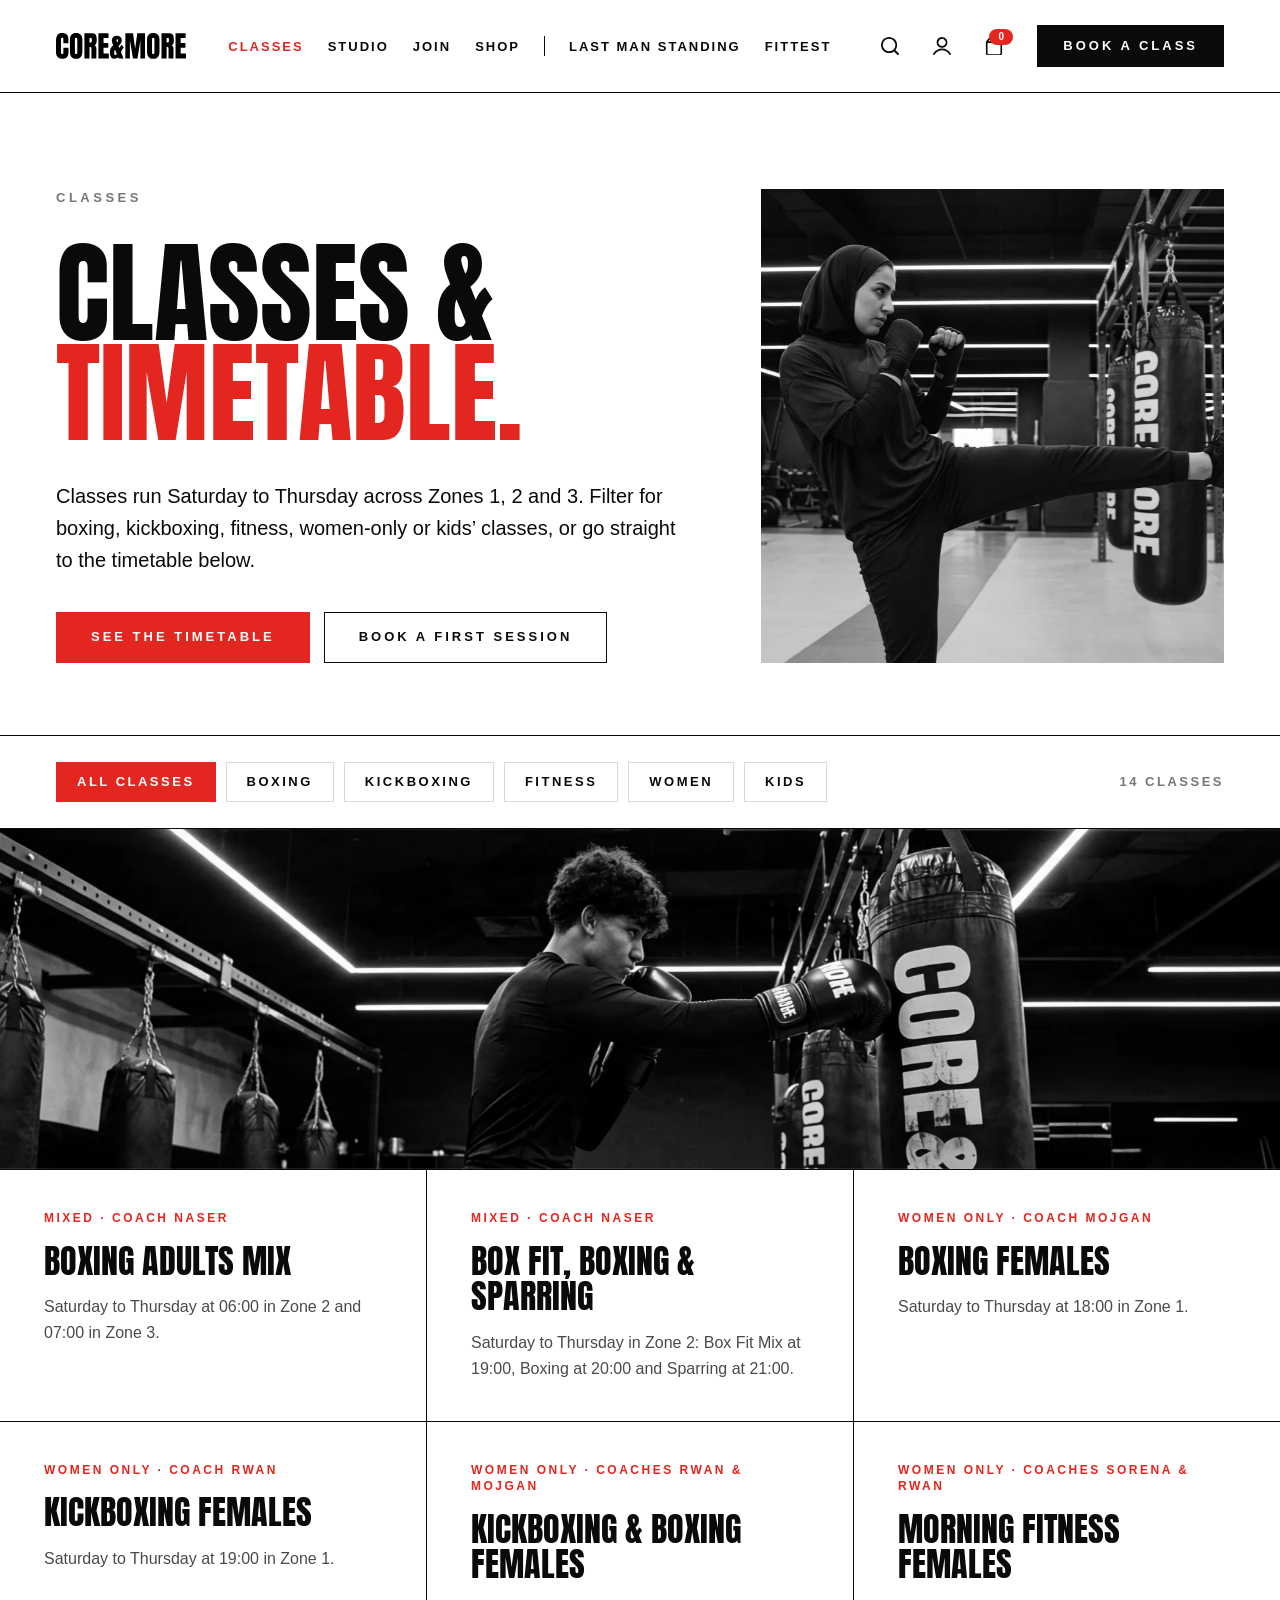
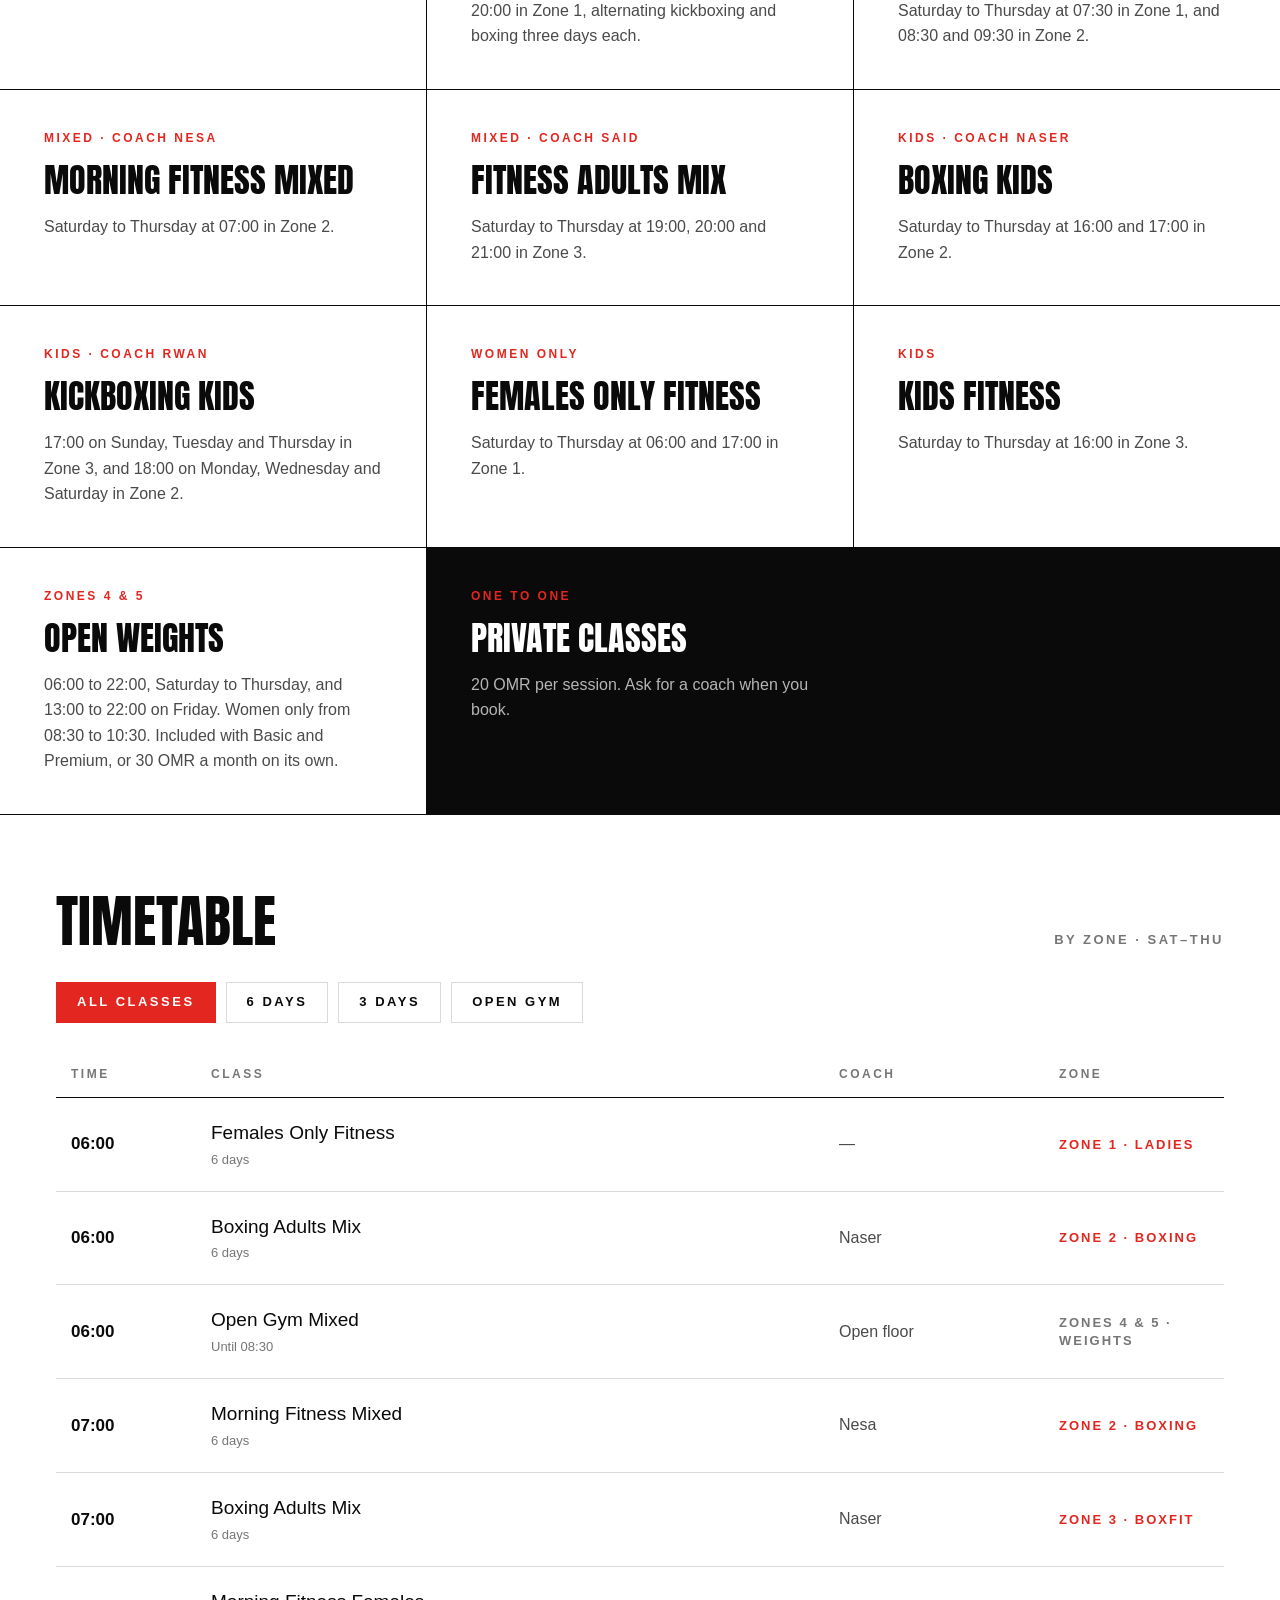
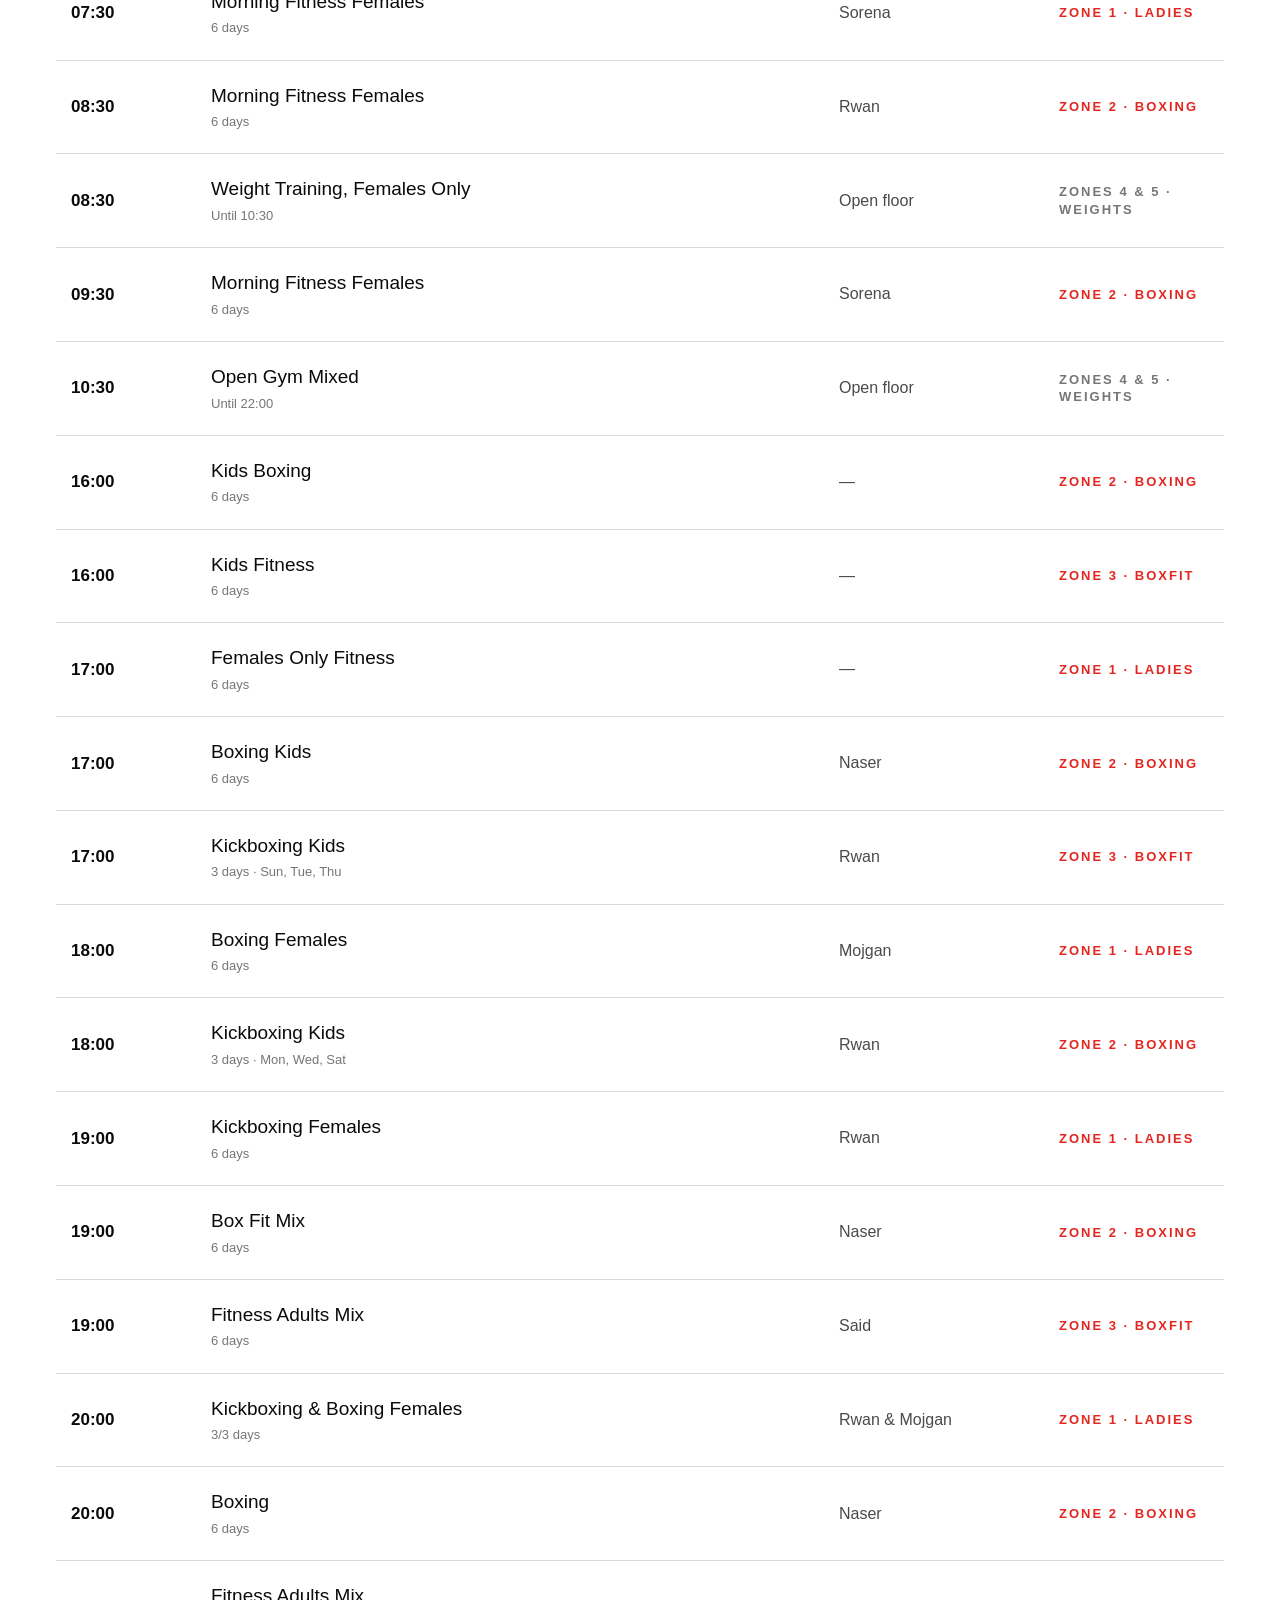
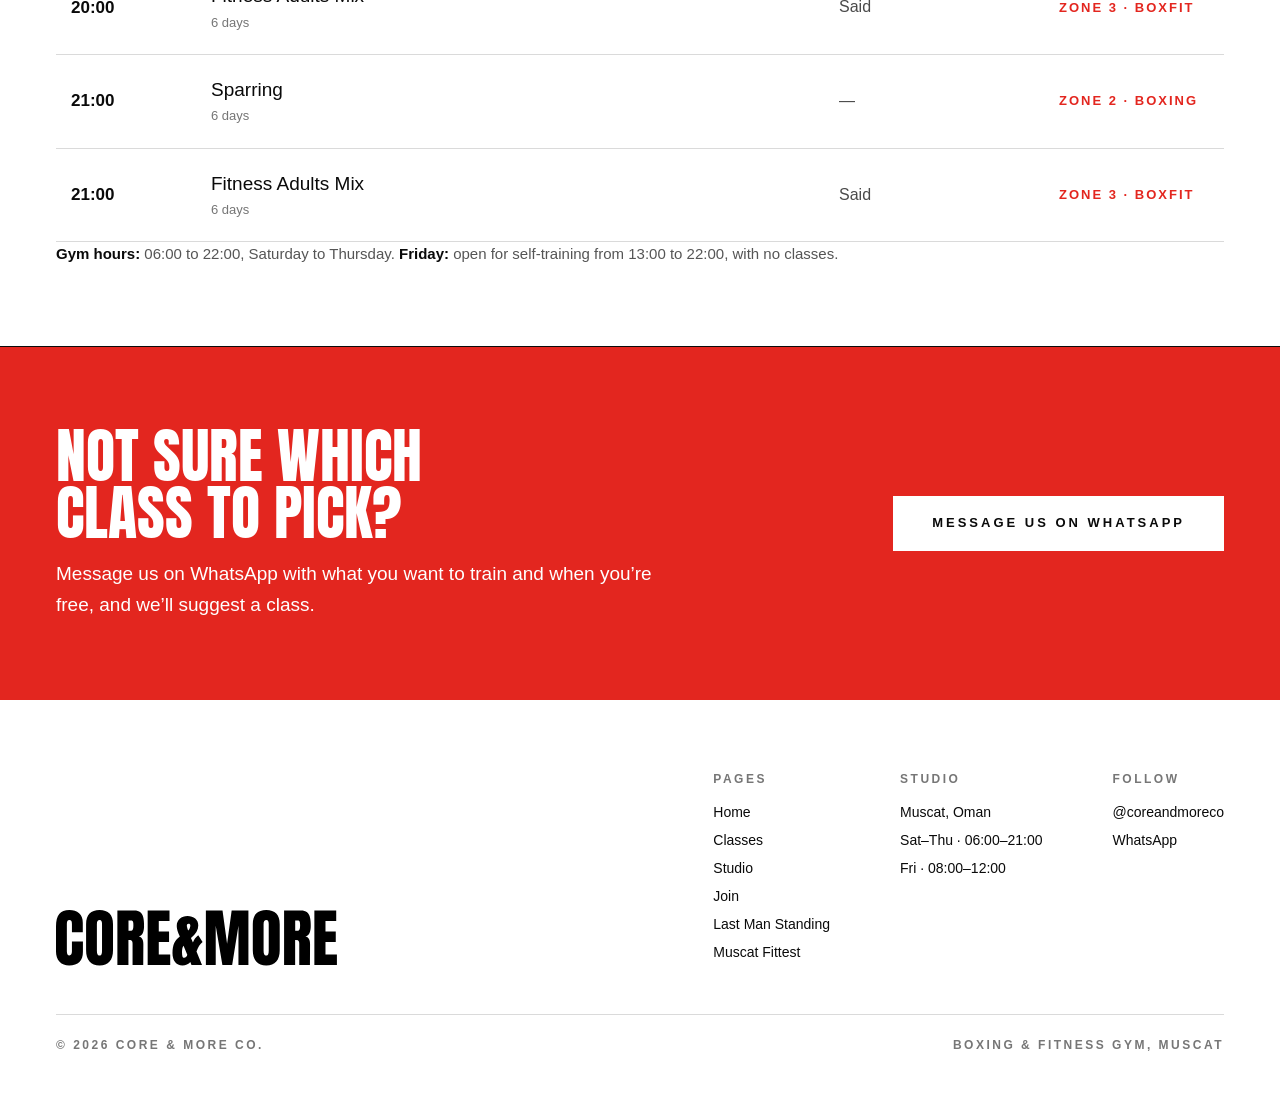
==== classes.html @ 42d015ae "Core & More website: initial static site Co-Authored-By: Claude Opus 5.5 <noreply@anthropic.com> Cla" ====
<!doctype html>
<html lang="en">
<head>
<meta charset="utf-8">
<meta name="viewport" content="width=device-width, initial-scale=1">
<title>Classes &amp; Timetable | Core &amp; More Co.</title>
<meta name="description" content="Boxing, kickboxing and fitness classes at Core &amp; More, Muscat. Mixed, women-only and kids' classes, Saturday to Thursday.">
<meta name="theme-color" content="#e3261f">
<link rel="icon" href="assets/favicon.svg" type="image/svg+xml">
<link rel="preconnect" href="https://fonts.googleapis.com">
<link rel="preconnect" href="https://fonts.gstatic.com" crossorigin>
<link href="https://fonts.googleapis.com/css2?family=Anton&display=swap" rel="stylesheet">
<link rel="stylesheet" href="assets/core-more.css">
<link rel="stylesheet" href="assets/site.css">
</head>
<body class="cm-layout">
<a class="cm-skip-link" href="#MainContent">Skip to content</a>
<header class="cm-header">
  <a class="cm-header__logo" href="index.html" aria-label="Core &amp; More Co. home"><img src="assets/core-more-logo.svg" width="132" height="26" alt="Core &amp; More Co."></a>
  <nav class="cm-nav" aria-label="Main"><a class="cm-nav__link is-active" href="classes.html" aria-current="page">Classes</a><a class="cm-nav__link" href="studio.html">Studio</a><a class="cm-nav__link" href="join.html">Join</a><a class="cm-nav__link" href="shop.html">Shop</a><span class="cm-nav__divider" aria-hidden="true"></span><a class="cm-nav__link" href="lms.html">Last Man Standing</a><a class="cm-nav__link" href="fittest.html">FITTEST</a></nav>
  <div class="cm-header__actions">
    <label class="cm-header__search-field"><span class="cm-sr-only">Search</span><svg width="18" height="18" viewBox="0 0 16 16" aria-hidden="true"><path fill="currentColor" d="M15.718 14.503 12.8 11.603c.47-.656.847-1.31 1.13-2.06.282-.748.376-1.59.376-2.432 0-1.03-.188-1.965-.565-2.807-.376-.842-.847-1.59-1.506-2.246-.659-.654-1.412-1.122-2.259-1.497C9.13.187 8.188 0 7.153 0 6.212 0 5.27.187 4.329.561c-.847.375-1.6.843-2.258 1.497-.66.655-1.13 1.404-1.506 2.34C.188 5.24 0 6.175 0 7.205c0 .935.188 1.871.565 2.807.376.842.847 1.59 1.506 2.246.659.655 1.412 1.123 2.258 1.497.941.374 1.883.561 2.824.561.847 0 1.6-.093 2.353-.374.753-.28 1.412-.655 2.07-1.123l2.918 2.9a.776.776 0 0 0 .565.281.776.776 0 0 0 .565-.28.766.766 0 0 0 .094-1.217ZM7.153 12.7c-.753 0-1.506-.188-2.165-.468A5.52 5.52 0 0 1 3.2 10.947 5.993 5.993 0 0 1 1.976 9.17C1.694 8.608 1.6 7.953 1.6 7.205c0-.749.188-1.497.47-2.152.283-.749.66-1.31 1.13-1.872.565-.468 1.13-.842 1.788-1.123.66-.28 1.412-.467 2.165-.467.753 0 1.506.187 2.165.467.658.281 1.317.655 1.788 1.217.47.468.847 1.123 1.223 1.778.283.655.471 1.31.471 2.152 0 .748-.188 1.497-.47 2.152a8.78 8.78 0 0 1-1.13 1.684l-.094.095c-.47.467-1.035.842-1.788 1.122-.66.281-1.412.375-2.165.375Z"/></svg><input type="search" placeholder="I'm looking for…" autocomplete="off" data-search-open data-search-inline></label>
    <button class="cm-header__icon cm-header__search-btn" type="button" aria-label="Search" aria-expanded="false" aria-controls="cm-search" data-search-open><svg width="18" height="18" viewBox="0 0 16 16" aria-hidden="true"><path fill="currentColor" d="M15.718 14.503 12.8 11.603c.47-.656.847-1.31 1.13-2.06.282-.748.376-1.59.376-2.432 0-1.03-.188-1.965-.565-2.807-.376-.842-.847-1.59-1.506-2.246-.659-.654-1.412-1.122-2.259-1.497C9.13.187 8.188 0 7.153 0 6.212 0 5.27.187 4.329.561c-.847.375-1.6.843-2.258 1.497-.66.655-1.13 1.404-1.506 2.34C.188 5.24 0 6.175 0 7.205c0 .935.188 1.871.565 2.807.376.842.847 1.59 1.506 2.246.659.655 1.412 1.123 2.258 1.497.941.374 1.883.561 2.824.561.847 0 1.6-.093 2.353-.374.753-.28 1.412-.655 2.07-1.123l2.918 2.9a.776.776 0 0 0 .565.281.776.776 0 0 0 .565-.28.766.766 0 0 0 .094-1.217ZM7.153 12.7c-.753 0-1.506-.188-2.165-.468A5.52 5.52 0 0 1 3.2 10.947 5.993 5.993 0 0 1 1.976 9.17C1.694 8.608 1.6 7.953 1.6 7.205c0-.749.188-1.497.47-2.152.283-.749.66-1.31 1.13-1.872.565-.468 1.13-.842 1.788-1.123.66-.28 1.412-.467 2.165-.467.753 0 1.506.187 2.165.467.658.281 1.317.655 1.788 1.217.47.468.847 1.123 1.223 1.778.283.655.471 1.31.471 2.152 0 .748-.188 1.497-.47 2.152a8.78 8.78 0 0 1-1.13 1.684l-.094.095c-.47.467-1.035.842-1.788 1.122-.66.281-1.412.375-2.165.375Z"/></svg></button>
    <a class="cm-header__icon cm-header__account" href="https://coreandmoreco.myshopify.com/account" target="_blank" rel="noopener" aria-label="Account (opens Shopify)"><svg width="18" height="18" viewBox="0 0 16 16" aria-hidden="true"><path fill="currentColor" d="M15.899 14.84a9.143 9.143 0 0 0-3.35-3.292 9.203 9.203 0 0 0-9.101 0 9.143 9.143 0 0 0-3.35 3.293.773.773 0 0 0 .067.855c.064.08.145.146.238.193a.784.784 0 0 0 .39.101.737.737 0 0 0 .671-.373 7.57 7.57 0 0 1 2.774-2.727 7.619 7.619 0 0 1 7.537 0 7.57 7.57 0 0 1 2.773 2.727.78.78 0 0 0 1.062.28.716.716 0 0 0 .36-.458.772.772 0 0 0-.071-.598ZM8 9.6a4.777 4.777 0 0 0 3.363-1.387A4.866 4.866 0 0 0 12.8 4.844a4.867 4.867 0 0 0-1.406-3.425A4.778 4.778 0 0 0 8 0C6.727 0 5.506.51 4.606 1.419A4.867 4.867 0 0 0 3.2 4.844a4.866 4.866 0 0 0 1.436 3.369A4.777 4.777 0 0 0 8 9.6ZM4.8 4.844c0-.856.337-1.678.937-2.283A3.185 3.185 0 0 1 8 1.615c.848 0 1.662.34 2.262.946a3.245 3.245 0 0 1 0 4.567c-.6.606-1.414.946-2.262.946-.849 0-1.663-.34-2.263-.946A3.245 3.245 0 0 1 4.8 4.844Z"/></svg></a>
    <button class="cm-header__icon cm-header__cart" type="button" aria-label="Cart" aria-controls="cm-cart" data-drawer-open="cm-cart"><svg width="18" height="18" viewBox="0 0 12 13" aria-hidden="true"><path fill="currentColor" d="m10.088 3.09-.875-1.176H2.787L1.912 3.09h8.176Zm1.627.219v.013h.014c.027.055.05.11.068.164a.392.392 0 0 1 .04.178v8.176c0 .237-.05.465-.15.683-.09.21-.214.392-.369.547a1.613 1.613 0 0 1-.56.383 1.66 1.66 0 0 1-.67.137H1.912c-.237 0-.465-.05-.683-.15a1.754 1.754 0 0 1-.547-.37 1.647 1.647 0 0 1-.383-.547 1.76 1.76 0 0 1-.137-.683V3.664a.78.78 0 0 1 .055-.246l.027-.055a.214.214 0 0 0 .041-.054L2.035.984A.513.513 0 0 1 2.24.82.527.527 0 0 1 2.5.752h7c.091 0 .178.023.26.068.082.037.15.091.205.164l1.75 2.325Zm-10.377.943v7.588c0 .073.014.146.04.219a.532.532 0 0 0 .315.314.618.618 0 0 0 .22.041h8.175a.55.55 0 0 0 .219-.041.53.53 0 0 0 .314-.314.62.62 0 0 0 .041-.22V4.253H1.338Z"/></svg><span class="cm-header__count" data-cart-count>0</span></button>
    <a class="cm-header__cta" href="join.html">Book a class</a>
    <button class="cm-menu-toggle" type="button" aria-expanded="false" aria-controls="cm-mobile-menu"><span class="cm-sr-only">Menu</span><span></span><span></span></button>
  </div>
  <nav class="cm-mobile-menu" id="cm-mobile-menu" aria-label="Mobile"><a href="index.html">Home</a><a href="classes.html" class="is-active">Classes</a><a href="studio.html">Studio</a><a href="join.html">Join</a><a href="shop.html">Shop</a><a href="lms.html">Last Man Standing</a><a href="fittest.html">FITTEST</a><a href="https://coreandmoreco.myshopify.com/account" target="_blank" rel="noopener">Login / Register ↗</a><a class="cm-mobile-menu__cta" href="join.html">Book a class</a></nav>
</header>
<main id="MainContent" role="main" tabindex="-1">
<div class="cm-site cm-classes" data-cm-classes="">
  <section class="cm-home-hero cm-page-hero--split">
    <div class="cm-home-hero__content">
      <span class="cm-kicker">Classes</span>
      <h1 class="cm-display">Classes &amp;<br><span class="cm-red">timetable.</span></h1>
      <p class="cm-home-hero__copy">Classes run Saturday to Thursday across Zones 1, 2 and 3. Filter for boxing, kickboxing, fitness, women-only or kids’ classes, or go straight to the timetable below.</p>
      <div class="cm-home-hero__buttons">
        <a class="cm-button cm-button--red" href="#timetable">See the timetable</a>
        <a class="cm-button cm-button--outline" href="join.html#cm-form-check">Book a first session</a>
      </div>
    </div>
    <div class="cm-home-hero__visual"><img class="cm-home-hero__image" src="assets/classes/hero-kick.webp" alt="A member throws a high kick into a Core &amp; More heavy bag on the gym floor" width="1600" height="887" loading="eager" style="object-position:45% 40%"></div>
  </section>

  <div class="cm-filter-bar">
    <div class="cm-chip-list" aria-label="Filter classes">
      <button class="cm-chip is-active" type="button" data-cm-filter="All classes" aria-pressed="true">All classes</button>
      <button class="cm-chip" type="button" data-cm-filter="Boxing" aria-pressed="false">Boxing</button>
      <button class="cm-chip" type="button" data-cm-filter="Kickboxing" aria-pressed="false">Kickboxing</button>
      <button class="cm-chip" type="button" data-cm-filter="Fitness" aria-pressed="false">Fitness</button>
      <button class="cm-chip" type="button" data-cm-filter="Women" aria-pressed="false">Women</button>
      <button class="cm-chip" type="button" data-cm-filter="Kids" aria-pressed="false">Kids</button>
    </div>
    <span class="cm-filter-count" data-cm-filter-count="" aria-live="polite">14 classes</span>
  </div>

  <div class="cm-classes-image"><img src="assets/classes-banner.webp" alt="A boxer works the heavy bag in the boxing zone" width="2160" height="512" loading="lazy" style="object-position:center 40%"></div>

  <section class="cm-class-grid" aria-label="Classes">
    <article class="cm-class-card" data-cm-class-card="" data-cm-tags="Boxing">
      <span class="cm-class-card__meta">Mixed · Coach Naser</span>
      <h2 class="cm-display cm-class-card__title">Boxing Adults Mix</h2>
      <p class="cm-class-card__copy">Saturday to Thursday at 06:00 in Zone 2 and 07:00 in Zone 3.</p>
    </article>
    <article class="cm-class-card" data-cm-class-card="" data-cm-tags="Boxing|Fitness">
      <span class="cm-class-card__meta">Mixed · Coach Naser</span>
      <h2 class="cm-display cm-class-card__title">Box Fit, Boxing &amp; Sparring</h2>
      <p class="cm-class-card__copy">Saturday to Thursday in Zone 2: Box Fit Mix at 19:00, Boxing at 20:00 and Sparring at 21:00.</p>
    </article>
    <article class="cm-class-card" data-cm-class-card="" data-cm-tags="Boxing|Women">
      <span class="cm-class-card__meta">Women only · Coach Mojgan</span>
      <h2 class="cm-display cm-class-card__title">Boxing Females</h2>
      <p class="cm-class-card__copy">Saturday to Thursday at 18:00 in Zone 1.</p>
    </article>
    <article class="cm-class-card" data-cm-class-card="" data-cm-tags="Kickboxing|Women">
      <span class="cm-class-card__meta">Women only · Coach Rwan</span>
      <h2 class="cm-display cm-class-card__title">Kickboxing Females</h2>
      <p class="cm-class-card__copy">Saturday to Thursday at 19:00 in Zone 1.</p>
    </article>
    <article class="cm-class-card" data-cm-class-card="" data-cm-tags="Boxing|Kickboxing|Women">
      <span class="cm-class-card__meta">Women only · Coaches Rwan &amp; Mojgan</span>
      <h2 class="cm-display cm-class-card__title">Kickboxing &amp; Boxing Females</h2>
      <p class="cm-class-card__copy">20:00 in Zone 1, alternating kickboxing and boxing three days each.</p>
    </article>
    <article class="cm-class-card" data-cm-class-card="" data-cm-tags="Fitness|Women">
      <span class="cm-class-card__meta">Women only · Coaches Sorena &amp; Rwan</span>
      <h2 class="cm-display cm-class-card__title">Morning Fitness Females</h2>
      <p class="cm-class-card__copy">Saturday to Thursday at 07:30 in Zone 1, and 08:30 and 09:30 in Zone 2.</p>
    </article>
    <article class="cm-class-card" data-cm-class-card="" data-cm-tags="Fitness">
      <span class="cm-class-card__meta">Mixed · Coach Nesa</span>
      <h2 class="cm-display cm-class-card__title">Morning Fitness Mixed</h2>
      <p class="cm-class-card__copy">Saturday to Thursday at 07:00 in Zone 2.</p>
    </article>
    <article class="cm-class-card" data-cm-class-card="" data-cm-tags="Fitness">
      <span class="cm-class-card__meta">Mixed · Coach Said</span>
      <h2 class="cm-display cm-class-card__title">Fitness Adults Mix</h2>
      <p class="cm-class-card__copy">Saturday to Thursday at 19:00, 20:00 and 21:00 in Zone 3.</p>
    </article>
    <article class="cm-class-card" data-cm-class-card="" data-cm-tags="Boxing|Kids">
      <span class="cm-class-card__meta">Kids · Coach Naser</span>
      <h2 class="cm-display cm-class-card__title">Boxing Kids</h2>
      <p class="cm-class-card__copy">Saturday to Thursday at 16:00 and 17:00 in Zone 2.</p>
    </article>
    <article class="cm-class-card" data-cm-class-card="" data-cm-tags="Kickboxing|Kids">
      <span class="cm-class-card__meta">Kids · Coach Rwan</span>
      <h2 class="cm-display cm-class-card__title">Kickboxing Kids</h2>
      <p class="cm-class-card__copy">17:00 on Sunday, Tuesday and Thursday in Zone 3, and 18:00 on Monday, Wednesday and Saturday in Zone 2.</p>
    </article>
    <article class="cm-class-card" data-cm-class-card="" data-cm-tags="Fitness|Women">
      <span class="cm-class-card__meta">Women only</span>
      <h2 class="cm-display cm-class-card__title">Females Only Fitness</h2>
      <p class="cm-class-card__copy">Saturday to Thursday at 06:00 and 17:00 in Zone 1.</p>
    </article>
    <article class="cm-class-card" data-cm-class-card="" data-cm-tags="Fitness|Kids">
      <span class="cm-class-card__meta">Kids</span>
      <h2 class="cm-display cm-class-card__title">Kids Fitness</h2>
      <p class="cm-class-card__copy">Saturday to Thursday at 16:00 in Zone 3.</p>
    </article>
    <article class="cm-class-card" data-cm-class-card="" data-cm-tags="Fitness">
      <span class="cm-class-card__meta">Zones 4 &amp; 5</span>
      <h2 class="cm-display cm-class-card__title">Open Weights</h2>
      <p class="cm-class-card__copy">06:00 to 22:00, Saturday to Thursday, and 13:00 to 22:00 on Friday. Women only from 08:30 to 10:30. Included with Basic and Premium, or 30 OMR a month on its own.</p>
    </article>
    <article class="cm-class-card cm-class-card--dark" data-cm-class-card="" data-cm-tags="Boxing|Kickboxing|Fitness">
      <span class="cm-class-card__meta">One to one</span>
      <h2 class="cm-display cm-class-card__title">Private Classes</h2>
      <p class="cm-class-card__copy">20 OMR per session. Ask for a coach when you book.</p>
    </article>
  </section>

  <section class="cm-schedule" id="timetable">
    <div class="cm-section-heading-row cm-timetable__heading">
      <h2 class="cm-display cm-section-title cm-section-title--small">Timetable</h2>
      <span class="cm-timetable__location">By zone · Sat–Thu</span>
    </div>

    <div class="cm-chip-list cm-timetable__days" aria-label="Filter classes">
      <button class="cm-chip is-active" type="button" data-cm-schedule-tab="all" aria-pressed="true">All classes</button>
      <button class="cm-chip" type="button" data-cm-schedule-tab="6-days" aria-pressed="false">6 days</button>
      <button class="cm-chip" type="button" data-cm-schedule-tab="3-days" aria-pressed="false">3 days</button>
      <button class="cm-chip" type="button" data-cm-schedule-tab="open-gym" aria-pressed="false">Open gym</button>
    </div>

    <div class="cm-timetable__table">
      <table class="cm-timetable__day">
        <caption class="cm-sr-only">Current class schedule by zone</caption>
        <colgroup>
          <col class="cm-timetable__col-time">
          <col class="cm-timetable__col-class">
          <col class="cm-timetable__col-coach">
          <col class="cm-timetable__col-level">
        </colgroup>
        <thead>
          <tr>
            <th scope="col">Time</th>
            <th scope="col">Class</th>
            <th scope="col">Coach</th>
            <th scope="col">Zone</th>
          </tr>
        </thead>
        <tbody>
          <tr data-cm-schedule-group="6-days">
            <td class="cm-timetable__time">06:00</td>
            <td class="cm-timetable__name">Females Only Fitness<span class="cm-schedule__days">6 days</span></td>
            <td class="cm-timetable__coach">—</td>
            <td class="cm-timetable__level">Zone 1 · Ladies</td>
          </tr>
          <tr data-cm-schedule-group="6-days">
            <td class="cm-timetable__time">06:00</td>
            <td class="cm-timetable__name">Boxing Adults Mix<span class="cm-schedule__days">6 days</span></td>
            <td class="cm-timetable__coach">Naser</td>
            <td class="cm-timetable__level">Zone 2 · Boxing</td>
          </tr>
          <tr data-cm-schedule-group="open-gym">
            <td class="cm-timetable__time">06:00</td>
            <td class="cm-timetable__name">Open Gym Mixed<span class="cm-schedule__days">Until 08:30</span></td>
            <td class="cm-timetable__coach">Open floor</td>
            <td class="cm-timetable__level cm-timetable__level--all">Zones 4 &amp; 5 · Weights</td>
          </tr>
          <tr data-cm-schedule-group="6-days">
            <td class="cm-timetable__time">07:00</td>
            <td class="cm-timetable__name">Morning Fitness Mixed<span class="cm-schedule__days">6 days</span></td>
            <td class="cm-timetable__coach">Nesa</td>
            <td class="cm-timetable__level">Zone 2 · Boxing</td>
          </tr>
          <tr data-cm-schedule-group="6-days">
            <td class="cm-timetable__time">07:00</td>
            <td class="cm-timetable__name">Boxing Adults Mix<span class="cm-schedule__days">6 days</span></td>
            <td class="cm-timetable__coach">Naser</td>
            <td class="cm-timetable__level">Zone 3 · BoxFit</td>
          </tr>
          <tr data-cm-schedule-group="6-days">
            <td class="cm-timetable__time">07:30</td>
            <td class="cm-timetable__name">Morning Fitness Females<span class="cm-schedule__days">6 days</span></td>
            <td class="cm-timetable__coach">Sorena</td>
            <td class="cm-timetable__level">Zone 1 · Ladies</td>
          </tr>
          <tr data-cm-schedule-group="6-days">
            <td class="cm-timetable__time">08:30</td>
            <td class="cm-timetable__name">Morning Fitness Females<span class="cm-schedule__days">6 days</span></td>
            <td class="cm-timetable__coach">Rwan</td>
            <td class="cm-timetable__level">Zone 2 · Boxing</td>
          </tr>
          <tr data-cm-schedule-group="open-gym">
            <td class="cm-timetable__time">08:30</td>
            <td class="cm-timetable__name">Weight Training, Females Only<span class="cm-schedule__days">Until 10:30</span></td>
            <td class="cm-timetable__coach">Open floor</td>
            <td class="cm-timetable__level cm-timetable__level--all">Zones 4 &amp; 5 · Weights</td>
          </tr>
          <tr data-cm-schedule-group="6-days">
            <td class="cm-timetable__time">09:30</td>
            <td class="cm-timetable__name">Morning Fitness Females<span class="cm-schedule__days">6 days</span></td>
            <td class="cm-timetable__coach">Sorena</td>
            <td class="cm-timetable__level">Zone 2 · Boxing</td>
          </tr>
          <tr data-cm-schedule-group="open-gym">
            <td class="cm-timetable__time">10:30</td>
            <td class="cm-timetable__name">Open Gym Mixed<span class="cm-schedule__days">Until 22:00</span></td>
            <td class="cm-timetable__coach">Open floor</td>
            <td class="cm-timetable__level cm-timetable__level--all">Zones 4 &amp; 5 · Weights</td>
          </tr>
          <tr data-cm-schedule-group="6-days">
            <td class="cm-timetable__time">16:00</td>
            <td class="cm-timetable__name">Kids Boxing<span class="cm-schedule__days">6 days</span></td>
            <td class="cm-timetable__coach">—</td>
            <td class="cm-timetable__level">Zone 2 · Boxing</td>
          </tr>
          <tr data-cm-schedule-group="6-days">
            <td class="cm-timetable__time">16:00</td>
            <td class="cm-timetable__name">Kids Fitness<span class="cm-schedule__days">6 days</span></td>
            <td class="cm-timetable__coach">—</td>
            <td class="cm-timetable__level">Zone 3 · BoxFit</td>
          </tr>
          <tr data-cm-schedule-group="6-days">
            <td class="cm-timetable__time">17:00</td>
            <td class="cm-timetable__name">Females Only Fitness<span class="cm-schedule__days">6 days</span></td>
            <td class="cm-timetable__coach">—</td>
            <td class="cm-timetable__level">Zone 1 · Ladies</td>
          </tr>
          <tr data-cm-schedule-group="6-days">
            <td class="cm-timetable__time">17:00</td>
            <td class="cm-timetable__name">Boxing Kids<span class="cm-schedule__days">6 days</span></td>
            <td class="cm-timetable__coach">Naser</td>
            <td class="cm-timetable__level">Zone 2 · Boxing</td>
          </tr>
          <tr data-cm-schedule-group="3-days">
            <td class="cm-timetable__time">17:00</td>
            <td class="cm-timetable__name">Kickboxing Kids<span class="cm-schedule__days">3 days · Sun, Tue, Thu</span></td>
            <td class="cm-timetable__coach">Rwan</td>
            <td class="cm-timetable__level">Zone 3 · BoxFit</td>
          </tr>
          <tr data-cm-schedule-group="6-days">
            <td class="cm-timetable__time">18:00</td>
            <td class="cm-timetable__name">Boxing Females<span class="cm-schedule__days">6 days</span></td>
            <td class="cm-timetable__coach">Mojgan</td>
            <td class="cm-timetable__level">Zone 1 · Ladies</td>
          </tr>
          <tr data-cm-schedule-group="3-days">
            <td class="cm-timetable__time">18:00</td>
            <td class="cm-timetable__name">Kickboxing Kids<span class="cm-schedule__days">3 days · Mon, Wed, Sat</span></td>
            <td class="cm-timetable__coach">Rwan</td>
            <td class="cm-timetable__level">Zone 2 · Boxing</td>
          </tr>
          <tr data-cm-schedule-group="6-days">
            <td class="cm-timetable__time">19:00</td>
            <td class="cm-timetable__name">Kickboxing Females<span class="cm-schedule__days">6 days</span></td>
            <td class="cm-timetable__coach">Rwan</td>
            <td class="cm-timetable__level">Zone 1 · Ladies</td>
          </tr>
          <tr data-cm-schedule-group="6-days">
            <td class="cm-timetable__time">19:00</td>
            <td class="cm-timetable__name">Box Fit Mix<span class="cm-schedule__days">6 days</span></td>
            <td class="cm-timetable__coach">Naser</td>
            <td class="cm-timetable__level">Zone 2 · Boxing</td>
          </tr>
          <tr data-cm-schedule-group="6-days">
            <td class="cm-timetable__time">19:00</td>
            <td class="cm-timetable__name">Fitness Adults Mix<span class="cm-schedule__days">6 days</span></td>
            <td class="cm-timetable__coach">Said</td>
            <td class="cm-timetable__level">Zone 3 · BoxFit</td>
          </tr>
          <tr data-cm-schedule-group="3-days">
            <td class="cm-timetable__time">20:00</td>
            <td class="cm-timetable__name">Kickboxing &amp; Boxing Females<span class="cm-schedule__days">3/3 days</span></td>
            <td class="cm-timetable__coach">Rwan &amp; Mojgan</td>
            <td class="cm-timetable__level">Zone 1 · Ladies</td>
          </tr>
          <tr data-cm-schedule-group="6-days">
            <td class="cm-timetable__time">20:00</td>
            <td class="cm-timetable__name">Boxing<span class="cm-schedule__days">6 days</span></td>
            <td class="cm-timetable__coach">Naser</td>
            <td class="cm-timetable__level">Zone 2 · Boxing</td>
          </tr>
          <tr data-cm-schedule-group="6-days">
            <td class="cm-timetable__time">20:00</td>
            <td class="cm-timetable__name">Fitness Adults Mix<span class="cm-schedule__days">6 days</span></td>
            <td class="cm-timetable__coach">Said</td>
            <td class="cm-timetable__level">Zone 3 · BoxFit</td>
          </tr>
          <tr data-cm-schedule-group="6-days">
            <td class="cm-timetable__time">21:00</td>
            <td class="cm-timetable__name">Sparring<span class="cm-schedule__days">6 days</span></td>
            <td class="cm-timetable__coach">—</td>
            <td class="cm-timetable__level">Zone 2 · Boxing</td>
          </tr>
          <tr data-cm-schedule-group="6-days">
            <td class="cm-timetable__time">21:00</td>
            <td class="cm-timetable__name">Fitness Adults Mix<span class="cm-schedule__days">6 days</span></td>
            <td class="cm-timetable__coach">Said</td>
            <td class="cm-timetable__level">Zone 3 · BoxFit</td>
          </tr>
        </tbody>
      </table>
    </div>
    <p class="cm-timetable__note"><strong>Gym hours:</strong> 06:00 to 22:00, Saturday to Thursday. <strong>Friday:</strong> open for self-training from 13:00 to 22:00, with no classes.</p>
  </section>

  <section class="cm-classes-cta">
    <div class="cm-classes-cta__content">
      <h2 class="cm-display">Not sure which<br>class to pick?</h2>
      <p>Message us on WhatsApp with what you want to train and when you’re free, and we’ll suggest a class.</p>
    </div>
    <a class="cm-button cm-button--white" href="https://wa.me/96892366393" target="_blank" rel="noopener">Message us on WhatsApp</a>
  </section>
</div>

</main>
<footer class="cm-footer">
  <div class="cm-footer__top">
    <a class="cm-footer__logo" href="index.html" aria-label="Core &amp; More Co. home"><img src="assets/core-more-logo.svg" alt="Core &amp; More Co." width="702" height="140" loading="lazy"></a>
    <div class="cm-footer__links">
      <div class="cm-footer__column">
        <span class="cm-footer__label">Pages</span><a href="index.html">Home</a>
          <a href="classes.html">Classes</a>
          <a href="studio.html">Studio</a>
          <a href="join.html">Join</a>
          <a href="lms.html">Last Man Standing</a><a href="fittest.html">Muscat Fittest</a></div><div class="cm-footer__column">
          <span class="cm-footer__label">Studio</span><span>Muscat, Oman</span><span>Sat–Thu · 06:00–21:00</span><span>Fri · 08:00–12:00</span></div><div class="cm-footer__column">
        <span class="cm-footer__label">Follow</span><a href="https://www.instagram.com/coreandmoreco/" rel="noopener" target="_blank">@coreandmoreco</a><a href="https://wa.me/96892366393" rel="noopener" target="_blank">WhatsApp</a></div>
    </div>
  </div>
  <div class="cm-footer__bottom">
    <span>© 2026 Core &amp; More Co.</span>
    <span>Boxing &amp; fitness gym, Muscat</span>
  </div>
</footer>
<div class="cm-overlay" data-overlay hidden></div>
<div class="cm-search" id="cm-search" role="dialog" aria-modal="true" aria-label="Search" hidden>
  <form class="cm-search__form" role="search" action="shop.html" data-search-form>
    <svg width="18" height="18" viewBox="0 0 16 16" aria-hidden="true"><path fill="currentColor" d="M15.718 14.503 12.8 11.603c.47-.656.847-1.31 1.13-2.06.282-.748.376-1.59.376-2.432 0-1.03-.188-1.965-.565-2.807-.376-.842-.847-1.59-1.506-2.246-.659-.654-1.412-1.122-2.259-1.497C9.13.187 8.188 0 7.153 0 6.212 0 5.27.187 4.329.561c-.847.375-1.6.843-2.258 1.497-.66.655-1.13 1.404-1.506 2.34C.188 5.24 0 6.175 0 7.205c0 .935.188 1.871.565 2.807.376.842.847 1.59 1.506 2.246.659.655 1.412 1.123 2.258 1.497.941.374 1.883.561 2.824.561.847 0 1.6-.093 2.353-.374.753-.28 1.412-.655 2.07-1.123l2.918 2.9a.776.776 0 0 0 .565.281.776.776 0 0 0 .565-.28.766.766 0 0 0 .094-1.217ZM7.153 12.7c-.753 0-1.506-.188-2.165-.468A5.52 5.52 0 0 1 3.2 10.947 5.993 5.993 0 0 1 1.976 9.17C1.694 8.608 1.6 7.953 1.6 7.205c0-.749.188-1.497.47-2.152.283-.749.66-1.31 1.13-1.872.565-.468 1.13-.842 1.788-1.123.66-.28 1.412-.467 2.165-.467.753 0 1.506.187 2.165.467.658.281 1.317.655 1.788 1.217.47.468.847 1.123 1.223 1.778.283.655.471 1.31.471 2.152 0 .748-.188 1.497-.47 2.152a8.78 8.78 0 0 1-1.13 1.684l-.094.095c-.47.467-1.035.842-1.788 1.122-.66.281-1.412.375-2.165.375Z"/></svg>
    <label class="cm-sr-only" for="cm-search-input">I'm looking for…</label>
    <input id="cm-search-input" type="search" name="q" placeholder="I'm looking for…" autocomplete="off" maxlength="128" data-search-input>
    <button class="cm-icon-btn" type="button" aria-label="Close search" data-search-close><svg width="18" height="18" viewBox="0 0 13 13" aria-hidden="true"><path fill="currentColor" d="M.28 1.57A.92.92 0 0 1 1.59.26L6.5 5.18 11.41.26a.92.92 0 1 1 1.31 1.31L7.8 6.49l4.92 4.92a.92.92 0 1 1-1.31 1.31L6.5 7.8l-4.91 4.92a.92.92 0 1 1-1.31-1.31L5.2 6.49Z"/></svg></button>
  </form>
  <div class="cm-search__body">
    <div class="cm-search__trending" data-search-trending>
      <h3 class="cm-search__title">Trending Search</h3>
      <div class="cm-search__chips"><button class="cm-search__chip" type="button" data-search-term="gloves">gloves</button><button class="cm-search__chip" type="button" data-search-term="shin guard">shin guard</button><button class="cm-search__chip" type="button" data-search-term="BJJ gi">BJJ gi</button><button class="cm-search__chip" type="button" data-search-term="timetable">timetable</button></div>
    </div>
    <div class="cm-search__results" data-search-results aria-live="polite"></div>
  </div>
</div>
<aside class="cm-drawer" id="cm-cart" role="dialog" aria-modal="true" aria-labelledby="cm-cart-title" hidden>
  <div class="cm-drawer__header"><h2 class="cm-drawer__title" id="cm-cart-title">Shopping Cart <span data-cart-count-label>(0)</span></h2>
    <button class="cm-icon-btn" type="button" aria-label="Close" data-drawer-close><svg width="18" height="18" viewBox="0 0 13 13" aria-hidden="true"><path fill="currentColor" d="M.28 1.57A.92.92 0 0 1 1.59.26L6.5 5.18 11.41.26a.92.92 0 1 1 1.31 1.31L7.8 6.49l4.92 4.92a.92.92 0 1 1-1.31 1.31L6.5 7.8l-4.91 4.92a.92.92 0 1 1-1.31-1.31L5.2 6.49Z"/></svg></button></div>
  <div class="cm-drawer__body cm-drawer__empty">
    <svg width="70" height="78" viewBox="0 0 12 13" aria-hidden="true" class="cm-drawer__empty-icon"><path fill="currentColor" d="m10.088 3.09-.875-1.176H2.787L1.912 3.09h8.176Zm1.627.219v.013h.014c.027.055.05.11.068.164a.392.392 0 0 1 .04.178v8.176c0 .237-.05.465-.15.683-.09.21-.214.392-.369.547a1.613 1.613 0 0 1-.56.383 1.66 1.66 0 0 1-.67.137H1.912c-.237 0-.465-.05-.683-.15a1.754 1.754 0 0 1-.547-.37 1.647 1.647 0 0 1-.383-.547 1.76 1.76 0 0 1-.137-.683V3.664a.78.78 0 0 1 .055-.246l.027-.055a.214.214 0 0 0 .041-.054L2.035.984A.513.513 0 0 1 2.24.82.527.527 0 0 1 2.5.752h7c.091 0 .178.023.26.068.082.037.15.091.205.164l1.75 2.325Zm-10.377.943v7.588c0 .073.014.146.04.219a.532.532 0 0 0 .315.314.618.618 0 0 0 .22.041h8.175a.55.55 0 0 0 .219-.041.53.53 0 0 0 .314-.314.62.62 0 0 0 .041-.22V4.253H1.338Z"/></svg>
    <p class="cm-drawer__empty-title">Your cart is empty.</p>
    <p>Gloves, wraps, shin guards and BJJ gear are in the shop.</p>
    <a class="cm-button cm-button--black" href="shop.html">Continue Shopping</a>
  </div>
</aside>
<aside class="cm-drawer" id="cm-wishlist" role="dialog" aria-modal="true" aria-labelledby="cm-wishlist-title" hidden>
  <div class="cm-drawer__header"><h2 class="cm-drawer__title" id="cm-wishlist-title">Wishlist <span data-wishlist-count-label>(0)</span></h2>
    <button class="cm-icon-btn" type="button" aria-label="Close" data-drawer-close><svg width="18" height="18" viewBox="0 0 13 13" aria-hidden="true"><path fill="currentColor" d="M.28 1.57A.92.92 0 0 1 1.59.26L6.5 5.18 11.41.26a.92.92 0 1 1 1.31 1.31L7.8 6.49l4.92 4.92a.92.92 0 1 1-1.31 1.31L6.5 7.8l-4.91 4.92a.92.92 0 1 1-1.31-1.31L5.2 6.49Z"/></svg></button></div>
  <div class="cm-drawer__body" data-wishlist-list></div>
</aside>
<button class="cm-to-top" type="button" aria-label="Back to top" data-to-top hidden><svg width="18" height="18" viewBox="0 0 18 18" aria-hidden="true"><path fill="none" stroke="currentColor" stroke-width="2" stroke-linecap="square" d="M9 15V3.5M3.5 9 9 3.5 14.5 9"/></svg></button>
<nav class="cm-mobile-bar" aria-label="Quick links">
  <a class="cm-mobile-bar__item" href="index.html"><span class="cm-mobile-bar__icon"><svg width="18" height="18" viewBox="0 0 18 18" aria-hidden="true"><path fill="none" stroke="currentColor" stroke-width="1.5" stroke-linejoin="round" d="M2 7.5 9 1.8l7 5.7V16H11.2v-4.6H6.8V16H2Z"/></svg></span><span>Home</span></a>
  <a class="cm-mobile-bar__item" href="https://coreandmoreco.myshopify.com/account" target="_blank" rel="noopener"><span class="cm-mobile-bar__icon"><svg width="18" height="18" viewBox="0 0 16 16" aria-hidden="true"><path fill="currentColor" d="M15.899 14.84a9.143 9.143 0 0 0-3.35-3.292 9.203 9.203 0 0 0-9.101 0 9.143 9.143 0 0 0-3.35 3.293.773.773 0 0 0 .067.855c.064.08.145.146.238.193a.784.784 0 0 0 .39.101.737.737 0 0 0 .671-.373 7.57 7.57 0 0 1 2.774-2.727 7.619 7.619 0 0 1 7.537 0 7.57 7.57 0 0 1 2.773 2.727.78.78 0 0 0 1.062.28.716.716 0 0 0 .36-.458.772.772 0 0 0-.071-.598ZM8 9.6a4.777 4.777 0 0 0 3.363-1.387A4.866 4.866 0 0 0 12.8 4.844a4.867 4.867 0 0 0-1.406-3.425A4.778 4.778 0 0 0 8 0C6.727 0 5.506.51 4.606 1.419A4.867 4.867 0 0 0 3.2 4.844a4.866 4.866 0 0 0 1.436 3.369A4.777 4.777 0 0 0 8 9.6ZM4.8 4.844c0-.856.337-1.678.937-2.283A3.185 3.185 0 0 1 8 1.615c.848 0 1.662.34 2.262.946a3.245 3.245 0 0 1 0 4.567c-.6.606-1.414.946-2.262.946-.849 0-1.663-.34-2.263-.946A3.245 3.245 0 0 1 4.8 4.844Z"/></svg></span><span>Account</span></a>
  <a class="cm-mobile-bar__item" href="shop.html"><span class="cm-mobile-bar__icon"><svg width="18" height="18" viewBox="0 0 18 18" aria-hidden="true"><path fill="none" stroke="currentColor" stroke-width="1.5" d="M2 2h5.5v5.5H2Zm8.5 0H16v5.5h-5.5ZM2 10.5h5.5V16H2Zm8.5 0H16V16h-5.5Z"/></svg></span><span>Shop</span></a>
  <button class="cm-mobile-bar__item" type="button" data-drawer-open="cm-wishlist" aria-controls="cm-wishlist"><span class="cm-mobile-bar__icon"><svg width="18" height="18" viewBox="0 0 19 17" aria-hidden="true"><path fill="none" stroke="currentColor" stroke-width="1.5" d="M9.5 15.2 2.6 8.5A4.3 4.3 0 0 1 8.7 2.4l.8.8.8-.8a4.3 4.3 0 0 1 6.1 6.1Z"/></svg><span class="cm-badge" data-wishlist-count>0</span></span><span>Wishlist</span></button>
  <button class="cm-mobile-bar__item" type="button" data-drawer-open="cm-cart" aria-controls="cm-cart"><span class="cm-mobile-bar__icon"><svg width="18" height="18" viewBox="0 0 12 13" aria-hidden="true"><path fill="currentColor" d="m10.088 3.09-.875-1.176H2.787L1.912 3.09h8.176Zm1.627.219v.013h.014c.027.055.05.11.068.164a.392.392 0 0 1 .04.178v8.176c0 .237-.05.465-.15.683-.09.21-.214.392-.369.547a1.613 1.613 0 0 1-.56.383 1.66 1.66 0 0 1-.67.137H1.912c-.237 0-.465-.05-.683-.15a1.754 1.754 0 0 1-.547-.37 1.647 1.647 0 0 1-.383-.547 1.76 1.76 0 0 1-.137-.683V3.664a.78.78 0 0 1 .055-.246l.027-.055a.214.214 0 0 0 .041-.054L2.035.984A.513.513 0 0 1 2.24.82.527.527 0 0 1 2.5.752h7c.091 0 .178.023.26.068.082.037.15.091.205.164l1.75 2.325Zm-10.377.943v7.588c0 .073.014.146.04.219a.532.532 0 0 0 .315.314.618.618 0 0 0 .22.041h8.175a.55.55 0 0 0 .219-.041.53.53 0 0 0 .314-.314.62.62 0 0 0 .041-.22V4.253H1.338Z"/></svg><span class="cm-badge" data-cart-count>0</span></span><span>Cart</span></button>
</nav>
<script src="assets/products-data.js"></script>
<script src="assets/core-more.js"></script>
<script src="assets/site.js"></script>
<script src="assets/fx.js"></script>
<script src="assets/shell.js"></script>
</body>
</html>
---- assets/core-more.css ----
:root{--cm-black: #0a0a0a;--cm-red: #e3261f;--cm-white: #ffffff;--cm-copy: #4a4a4a;--cm-muted: #767676;--cm-line: #dadada;--cm-dark-copy: #b5b5b5}html{scroll-behavior:smooth}body.cm-layout{margin:0;background:var(--cm-white)}.cm-layout #MainContent{outline:0}.cm-site,.cm-site *,.cm-site *:before,.cm-site *:after{box-sizing:border-box}.cm-site{min-width:0;min-height:100vh;overflow:clip;background:var(--cm-white);color:var(--cm-black);font-family:Helvetica Neue,Helvetica,Arial,sans-serif;font-size:16px;line-height:1.4;-webkit-font-smoothing:antialiased;text-rendering:optimizeLegibility}.cm-site h1,.cm-site h2,.cm-site h3,.cm-site p{margin:0}.cm-site a{color:inherit;text-decoration:none}.cm-site a,.cm-site button{transition:background-color .16s ease,border-color .16s ease,color .16s ease,opacity .16s ease}.cm-site :where(button,input,textarea){border-radius:0;font:inherit}.cm-site :where(button){color:inherit}.cm-site img{display:block;max-width:100%}.cm-site [hidden]{display:none!important}.cm-site :focus-visible,.cm-skip-link:focus-visible{outline:3px solid var(--cm-red);outline-offset:3px}.cm-skip-link{position:fixed;z-index:1000;top:12px;left:12px;padding:12px 18px;transform:translateY(-150%);background:var(--cm-black);color:var(--cm-white);font:700 13px/1 Helvetica Neue,Helvetica,Arial,sans-serif;letter-spacing:2px;text-decoration:none;text-transform:uppercase}.cm-skip-link:focus{transform:none}.cm-sr-only{position:absolute!important;width:1px!important;height:1px!important;padding:0!important;margin:-1px!important;overflow:hidden!important;clip:rect(0,0,0,0)!important;white-space:nowrap!important;border:0!important}.cm-display{font-family:Anton,Impact,sans-serif;font-weight:400;letter-spacing:0;text-transform:uppercase}.cm-kicker{color:var(--cm-muted);font-size:13px;font-weight:700;letter-spacing:3.5px;line-height:1.35;text-transform:uppercase}.cm-kicker--red,.cm-red{color:var(--cm-red)}.cm-button{display:inline-flex;align-items:center;justify-content:center;min-height:50px;padding:17px 34px;border:1px solid transparent;cursor:pointer;font-size:13px;font-weight:700;letter-spacing:3px;line-height:1.15;text-align:center;text-transform:uppercase}.cm-button--red{background:var(--cm-red);color:var(--cm-white)!important}.cm-button--red:hover{background:var(--cm-black)}.cm-button--black{background:var(--cm-black);color:var(--cm-white)!important}.cm-button--black:hover{background:var(--cm-red)}.cm-button--outline{border-color:var(--cm-black);background:var(--cm-white);color:var(--cm-black)!important}.cm-button--outline:hover{background:var(--cm-black);color:var(--cm-white)!important}.cm-button--white{background:var(--cm-white);color:var(--cm-black)!important}.cm-button--white:hover{background:var(--cm-black);color:var(--cm-white)!important}.cm-header{position:sticky;z-index:50;top:0;display:flex;align-items:center;justify-content:space-between;min-height:71px;padding:22px 56px;border-bottom:1px solid var(--cm-black);background:var(--cm-white)}.cm-header__logo,.cm-header__logo img{display:block;width:auto;height:26px}.cm-nav{display:flex;gap:38px;align-items:center}.cm-nav__link{font-size:13px;font-weight:700;letter-spacing:3px;line-height:1;text-transform:uppercase}.cm-nav__link:hover,.cm-nav__link.is-active{color:var(--cm-red)}.cm-header__cta{padding:14px 26px;background:var(--cm-black);color:var(--cm-white)!important;font-size:13px;font-weight:700;letter-spacing:3px;line-height:1.1;text-transform:uppercase}.cm-header__cta:hover{background:var(--cm-red)}.cm-menu-toggle,.cm-mobile-menu{display:none}.cm-page-hero{display:grid;grid-template-columns:1.3fr 1fr;gap:80px;align-items:end;padding:80px 56px 64px;border-bottom:1px solid var(--cm-black)}.cm-page-hero__title-wrap{display:flex;flex-direction:column;gap:26px}.cm-page-hero h1{font-size:96px;line-height:.9}.cm-page-hero__copy{margin-bottom:10px!important;color:var(--cm-copy);font-size:19px;line-height:1.6}.cm-section-title{font-size:64px;line-height:.95;color:var(--cm-black)}.cm-start .cm-section-title,.cm-coaching .cm-section-title{color:var(--cm-white)}.cm-section-title--small{font-size:56px}.cm-section-heading-row{display:flex;gap:60px;align-items:flex-end;justify-content:space-between}.cm-home-hero{display:grid;grid-template-columns:1.35fr 1fr;gap:80px;align-items:end;padding:96px 56px 72px;border-bottom:1px solid var(--cm-black);animation:cm-rise .7s ease-out both}@keyframes cm-rise{0%{opacity:0;transform:translateY(18px)}to{opacity:1;transform:none}}.cm-home-hero__content{display:flex;flex-direction:column;gap:36px}.cm-home-hero h1{font-size:112px;line-height:.9}.cm-home-hero__copy{max-width:620px;font-size:20px;line-height:1.6;text-wrap:pretty}.cm-home-hero__buttons{display:flex;gap:14px;align-items:stretch}.cm-home-hero__visual{display:flex;flex-direction:column;gap:22px}.cm-home-hero__image{width:100%;height:420px;object-fit:cover;object-position:70% 30%;filter:grayscale(1)}.cm-figures{display:flex;gap:14px;align-items:flex-end;justify-content:flex-end;min-height:99px}.cm-person{display:flex;flex-direction:column;gap:7px;align-items:center}.cm-person__head,.cm-person__body{display:block;width:26px;background:var(--cm-black)}.cm-person__head{height:26px;border-radius:50%}.cm-person__body{height:var(--cm-person-height, 64px);border-radius:13px}.cm-person--red .cm-person__head,.cm-person--red .cm-person__body{background:var(--cm-red)}.cm-person--white .cm-person__head,.cm-person--white .cm-person__body{background:var(--cm-white)}.cm-metrics{display:grid;grid-template-columns:repeat(3,1fr);border-bottom:1px solid var(--cm-black)}.cm-metric{display:flex;gap:18px;align-items:baseline;padding:34px 56px}.cm-metric+.cm-metric{border-left:1px solid var(--cm-black)}.cm-metric__value{flex:0 0 auto;font-size:44px;line-height:1}.cm-metric__label{color:var(--cm-muted);font-size:14px;font-weight:700;letter-spacing:3px;line-height:1.35;text-transform:uppercase}.cm-image-band{position:relative;border-bottom:1px solid var(--cm-black)}.cm-image-band img{width:100%;height:520px;object-fit:cover;object-position:center 60%;filter:grayscale(1)}.cm-image-band__label{position:absolute;bottom:34px;left:56px;padding:14px 24px;background:var(--cm-red);color:var(--cm-white);font-size:13px;font-weight:700;letter-spacing:3px;line-height:1.2;text-transform:uppercase}.cm-principles{padding:88px 56px;border-bottom:1px solid var(--cm-black)}.cm-principles__heading{gap:70px;margin-bottom:56px}.cm-principles__intro{max-width:560px;color:var(--cm-copy);font-size:18px;line-height:1.6}.cm-principles__grid{display:grid;grid-template-columns:repeat(4,1fr);gap:1px;border:1px solid var(--cm-black);background:var(--cm-black)}.cm-principle{display:flex;flex-direction:column;gap:24px;min-width:0;padding:34px;background:var(--cm-white)}.cm-principle__icon{display:flex;gap:6px;align-items:flex-end;min-height:90px}.cm-principle__icon img{width:auto;height:90px}.cm-principle__icon--single{flex-direction:column;align-items:flex-start}.cm-principle__icon--mindful{align-items:center;gap:11px}.cm-mini-person{display:flex;flex-direction:column;gap:6px;align-items:center}.cm-mini-person:before,.cm-mini-person:after{display:block;width:var(--cm-mini-size, 26px);content:"";background:var(--cm-mini-color, var(--cm-black))}.cm-mini-person:before{height:var(--cm-mini-size, 26px);border-radius:50%;background:var(--cm-mini-head-color, var(--cm-mini-color, var(--cm-black)))}.cm-mini-person:after{height:var(--cm-mini-height, 58px);border-radius:999px;background:var(--cm-mini-body-color, var(--cm-mini-color, var(--cm-black)))}.cm-ring-icon{width:32px;height:32px;border:5px solid var(--cm-red);border-radius:50%}.cm-principle__title{font-size:26px;line-height:1.05}.cm-principle__copy{color:var(--cm-copy);font-size:16px;line-height:1.55}.cm-start{display:grid;grid-template-columns:1fr 1fr;gap:90px;align-items:center;padding:96px 56px;background:var(--cm-black);color:var(--cm-white)}.cm-start__content{display:flex;flex-direction:column;align-items:flex-start;gap:28px}.cm-start__copy{color:var(--cm-dark-copy);font-size:19px;line-height:1.6}.cm-start__content .cm-button--red:hover{background:var(--cm-white);color:var(--cm-black)!important}.cm-steps{display:flex;flex-direction:column}.cm-step{display:grid;grid-template-columns:60px 1fr;gap:26px;align-items:baseline;padding:26px 0;border-top:1px solid #3a3a3a}.cm-step:last-child{border-bottom:1px solid #3a3a3a}.cm-step__number{font-size:26px}.cm-step__content{display:flex;flex-direction:column;gap:8px}.cm-step__title{font-size:20px;font-weight:700}.cm-step__copy{color:var(--cm-dark-copy);font-size:16px;line-height:1.55}.cm-week{padding:88px 56px;border-bottom:1px solid var(--cm-black)}.cm-week__heading{margin-bottom:44px}.cm-text-link{padding-bottom:6px;border-bottom:2px solid var(--cm-red);font-size:13px;font-weight:700;letter-spacing:3px;line-height:1.2;text-transform:uppercase}.cm-text-link:hover{color:var(--cm-red)}.cm-week__grid{display:grid;grid-template-columns:repeat(3,1fr);gap:1px;border:1px solid var(--cm-black);background:var(--cm-black)}.cm-class-teaser{display:flex;flex-direction:column;min-width:0;background:var(--cm-white)}.cm-class-teaser>img,.cm-class-teaser__art{width:100%;height:280px}.cm-class-teaser>img{object-fit:cover;filter:grayscale(1)}.cm-class-teaser__art{display:flex;align-items:flex-end;justify-content:space-between;padding:20px;background-color:var(--cm-black);background-position:center;background-size:cover}.cm-class-teaser__art .cm-figures{min-height:0}.cm-class-teaser__art .cm-person__head,.cm-class-teaser__art .cm-person__body{width:24px}.cm-class-teaser__art .cm-person__head{height:24px}.cm-class-teaser__art .cm-person__body{border-radius:12px}.cm-class-teaser__mode{color:var(--cm-muted);font-family:ui-monospace,Menlo,monospace;font-size:13px}.cm-class-teaser__content{display:flex;flex:1;flex-direction:column;gap:12px;padding:28px 30px;border-top:1px solid var(--cm-black)}.cm-class-teaser__meta,.cm-class-card__meta{color:var(--cm-red);font-size:12px;font-weight:700;letter-spacing:2.5px;line-height:1.35;text-transform:uppercase}.cm-class-teaser__title{font-size:28px;line-height:1.1}.cm-class-teaser__copy{color:var(--cm-copy);font-size:16px;line-height:1.55}.cm-breath{display:grid;grid-template-columns:1fr 1fr;gap:90px;align-items:center;padding:88px 56px;border-bottom:1px solid var(--cm-black)}.cm-breath__content{display:flex;flex-direction:column;gap:26px}.cm-breath__copy{max-width:520px;color:var(--cm-copy);font-size:18px;line-height:1.6}.cm-breath__controls{display:flex;gap:12px;align-items:center;flex-wrap:wrap}.cm-breath__controls .cm-button:disabled{border-color:var(--cm-line);background:var(--cm-white);color:var(--cm-dark-copy)!important;cursor:default}.cm-breath__stats{display:grid;grid-template-columns:repeat(3,minmax(120px,auto));gap:1px;align-self:flex-start;width:fit-content;border:1px solid var(--cm-line);background:var(--cm-line)}.cm-breath__stat{display:flex;flex-direction:column;gap:6px;min-width:120px;padding:20px 26px;background:var(--cm-white)}.cm-breath__stat:last-child{min-width:150px}.cm-breath__value{font-size:38px;line-height:1;text-transform:none}.cm-breath__label{color:var(--cm-muted);font-size:12px;font-weight:700;letter-spacing:2.5px;line-height:1.3;text-transform:uppercase}.cm-breath__visual{position:relative;display:flex;align-items:center;justify-content:center;height:520px}.cm-pacer-stage{position:relative;display:flex;width:520px;height:520px;flex:0 0 520px;align-items:center;justify-content:center;transform-origin:center}.cm-pacer-ring{position:absolute;border-style:solid;border-radius:50%;transition:width .13s linear,height .13s linear,border-color .5s ease}.cm-pacer-ring:nth-child(1){border-width:14px}.cm-pacer-ring:nth-child(2){border-width:11px}.cm-pacer-ring:nth-child(3){border-width:8px}.cm-pacer-ring:nth-child(4){border-width:5px}.cm-pacer-ring:nth-child(5){border-width:2px}.cm-pacer__center{position:relative;display:flex;flex-direction:column;gap:10px;align-items:center;text-align:center}.cm-pacer__phase{font-size:30px;letter-spacing:1px;line-height:1}.cm-pacer__count{color:var(--cm-muted);font-size:13px;font-weight:700;letter-spacing:2.5px;line-height:1;text-transform:uppercase}.cm-footer{display:flex;flex-direction:column;gap:48px;padding:72px 56px 44px;background:var(--cm-white);color:var(--cm-black)}.cm-footer__top{display:flex;gap:60px;align-items:flex-end;justify-content:space-between}.cm-footer__logo,.cm-footer__logo img{display:block;width:auto;height:56px}.cm-footer__links{display:flex;gap:70px;font-size:14px;line-height:2}.cm-footer__column{display:flex;flex-direction:column}.cm-footer__column a:hover{color:var(--cm-red)}.cm-footer__label{margin-bottom:10px;color:var(--cm-muted);font-size:12px;font-weight:700;letter-spacing:2.5px;line-height:1.3;text-transform:uppercase}.cm-footer__bottom{display:flex;justify-content:space-between;padding-top:22px;border-top:1px solid var(--cm-line);color:var(--cm-muted);font-size:12px;font-weight:700;letter-spacing:2.5px;line-height:1.4;text-transform:uppercase}.cm-filter-bar{display:flex;gap:40px;align-items:center;justify-content:space-between;padding:26px 56px;border-bottom:1px solid var(--cm-black)}.cm-chip-list{display:flex;gap:10px;flex-wrap:wrap}.cm-chip{padding:12px 20px;border:1px solid var(--cm-line);background:var(--cm-white);cursor:pointer;font-size:13px;font-weight:700;letter-spacing:2.5px;line-height:1.1;text-transform:uppercase}.cm-chip:hover,.cm-chip.is-active{border-color:var(--cm-red);background:var(--cm-red);color:var(--cm-white)}.cm-filter-count,.cm-timetable__location{flex:0 0 auto;color:var(--cm-muted);font-size:13px;font-weight:700;letter-spacing:2.5px;line-height:1.35;text-transform:uppercase}.cm-classes-image{border-bottom:1px solid var(--cm-black)}.cm-classes-image img{width:100%;height:340px;object-fit:cover;object-position:center 18%;filter:grayscale(1)}.cm-class-grid{display:grid;grid-template-columns:repeat(3,1fr);gap:1px;border-bottom:1px solid var(--cm-black);background:var(--cm-black)}.cm-class-card{display:flex;flex-direction:column;gap:16px;min-width:0;padding:40px 44px;background:var(--cm-white)}.cm-class-card--dark{background:var(--cm-black);color:var(--cm-white)}.cm-class-card__title{font-size:34px;line-height:1.05}.cm-class-card__copy{color:var(--cm-copy);font-size:16px;line-height:1.6}.cm-class-card--dark .cm-class-card__copy{color:var(--cm-dark-copy)}.cm-schedule{padding:80px 56px;border-bottom:1px solid var(--cm-black)}.cm-schedule__days{display:block;margin-top:4px;color:var(--cm-muted);font-size:13px}.cm-timetable{padding:80px 56px;border-bottom:1px solid var(--cm-black)}.cm-timetable__heading{margin-bottom:34px}.cm-timetable__days{margin-bottom:28px}.cm-timetable__table{width:100%}.cm-timetable__day{width:100%;border-collapse:collapse;table-layout:fixed}.cm-timetable__col-time{width:140px}.cm-timetable__col-coach{width:220px}.cm-timetable__col-level{width:180px}.cm-timetable__day th,.cm-timetable__day td{padding:22px 15px;border-bottom:1px solid var(--cm-line);text-align:left;vertical-align:middle}.cm-timetable__day th:first-child,.cm-timetable__day td:first-child{padding-left:15px}.cm-timetable__day th:last-child,.cm-timetable__day td:last-child{padding-right:0}.cm-timetable__day thead th{padding-top:16px;padding-bottom:16px;border-bottom-color:var(--cm-black);color:var(--cm-muted);font-size:12px;font-weight:700;letter-spacing:2.5px;line-height:1.2;text-transform:uppercase}.cm-timetable__day tbody tr:hover td{background:#fafafa}.cm-timetable__time{font-size:17px;font-weight:700}.cm-timetable__name{font-size:19px}.cm-timetable__coach{color:var(--cm-copy);font-size:16px}.cm-timetable__level{color:var(--cm-red);font-size:13px;font-weight:700;letter-spacing:2px;line-height:1.35;text-transform:uppercase}.cm-timetable__level--all{color:var(--cm-muted)}.cm-classes-cta{display:flex;gap:70px;align-items:center;justify-content:space-between;padding:80px 56px;background:var(--cm-red);color:var(--cm-white)}.cm-classes-cta__content{display:flex;flex-direction:column;gap:18px}.cm-classes-cta h2{font-size:60px;line-height:.95}.cm-classes-cta p{max-width:620px;font-size:19px;line-height:1.6}.cm-classes-cta .cm-button{flex:0 0 auto;padding:19px 38px;white-space:nowrap}.cm-plans{display:grid;grid-template-columns:repeat(3,1fr);gap:1px;border-bottom:1px solid var(--cm-black);background:var(--cm-black)}.cm-plan{display:flex;flex-direction:column;gap:26px;min-width:0;min-height:430px;padding:48px 44px;background:var(--cm-white)}.cm-plan--featured{background-color:var(--cm-black);background-position:center;background-size:cover;color:var(--cm-white)}.cm-plan__heading{display:flex;flex-direction:column;gap:12px}.cm-plan__eyebrow{color:var(--cm-muted);font-size:12px;font-weight:700;letter-spacing:2.5px;line-height:1.35;text-transform:uppercase}.cm-plan--featured .cm-plan__eyebrow{color:var(--cm-red)}.cm-plan__name{font-size:34px;line-height:1.05}.cm-plan__price{display:flex;gap:8px;align-items:baseline}.cm-plan__amount{font-size:56px;line-height:1}.cm-plan__unit{font-size:14px;font-weight:700;letter-spacing:2px;line-height:1.2}.cm-plan__benefits{display:flex;flex-direction:column;gap:12px;color:var(--cm-copy);font-size:16px;line-height:1.5}.cm-plan--featured .cm-plan__benefits{color:var(--cm-dark-copy)}.cm-plan .cm-button{width:100%;margin-top:auto;padding-right:12px;padding-left:12px}.cm-plan--featured .cm-button--red:hover{background:var(--cm-white);color:var(--cm-black)!important}.cm-pricing{display:flex;flex-direction:column;gap:64px;padding:80px 56px;border-bottom:1px solid var(--cm-black)}.cm-pricing__group{display:flex;flex-direction:column;gap:22px;min-width:0}.cm-pricing__title{font-size:44px;line-height:1;color:#343434}.cm-pricing__note{color:var(--cm-muted);font-size:.55em}.cm-pricing__scroll{overflow-x:auto;-webkit-overflow-scrolling:touch}.cm-pricing__table{width:100%;min-width:620px;border:1px solid var(--cm-black);border-collapse:collapse;font-size:17px;line-height:1.4}.cm-pricing__table th,.cm-pricing__table td{padding:20px 18px;border:1px solid var(--cm-black);text-align:center}.cm-pricing__table thead th{background:var(--cm-black);color:var(--cm-white);font-size:13px;font-weight:700;letter-spacing:2px;text-transform:uppercase}.cm-pricing__table tbody th{width:26%;font-weight:700;text-align:left}.cm-pricing__table tbody td{color:var(--cm-copy);font-weight:600}.cm-pricing__table tbody tr:hover td,.cm-pricing__table tbody tr:hover th{background:#f4f4f4}.cm-pricing__table--services{min-width:0}.cm-pricing__table--services tbody th{width:50%}.cm-pricing__split{display:grid;grid-template-columns:1fr 1.25fr;gap:64px;align-items:start}.cm-pricing__promos{padding:36px 34px;border-left:5px solid var(--cm-red);background:var(--cm-black);color:var(--cm-white)}.cm-pricing__promo-list{display:flex;flex-direction:column;gap:14px;margin:0;padding:0;color:var(--cm-dark-copy);font-size:16px;line-height:1.55;list-style:none}.cm-pricing__promo-list li{position:relative;padding-left:22px}.cm-pricing__promo-list li:before{position:absolute;top:.62em;left:0;width:8px;height:8px;background:var(--cm-red);content:""}.cm-pricing__promo-list strong{color:var(--cm-white)}.cm-pricing__fineprint{margin:0;padding-top:16px;border-top:1px solid #333333;color:var(--cm-dark-copy);font-size:14px;font-style:italic}.cm-pricing__actions{display:flex;flex-wrap:wrap;gap:14px}.cm-form-check{display:grid;grid-template-columns:1fr 1fr;gap:90px;align-items:start;padding:80px 56px;border-bottom:1px solid var(--cm-black)}.cm-form-check__intro{display:flex;flex-direction:column;gap:28px}.cm-form-check__copy{color:var(--cm-copy);font-size:18px;line-height:1.6}.cm-contact-list{display:flex;flex-direction:column;gap:16px;padding-top:26px;border-top:1px solid var(--cm-line)}.cm-contact-list__row{display:flex;gap:24px;justify-content:space-between;font-size:16px}.cm-contact-list__row strong{font-weight:700}.cm-contact-list__row span,.cm-contact-list__row a{color:var(--cm-copy);text-align:right}.cm-contact-list__row a:hover{color:var(--cm-red)}.cm-form{display:flex;flex-direction:column;gap:22px;padding:44px;border:1px solid var(--cm-black)}.cm-field{display:flex;flex-direction:column;gap:9px}.cm-field--plan{gap:12px}.cm-field label,.cm-field__label{color:var(--cm-muted);font-size:12px;font-weight:700;letter-spacing:2.5px;line-height:1.35;text-transform:uppercase}.cm-field input,.cm-field textarea{width:100%;padding:12px 0;border:0;border-bottom:1px solid var(--cm-black);outline:0;background:transparent;color:var(--cm-black);font-size:17px;line-height:1.4}.cm-field textarea{min-height:92px;resize:vertical}.cm-field input::placeholder,.cm-field textarea::placeholder{color:var(--cm-muted);opacity:1}.cm-field input:focus,.cm-field textarea:focus{border-bottom-color:var(--cm-red)}.cm-plan-chips{display:flex;gap:10px;flex-wrap:wrap}.cm-plan-chip{padding:13px 22px;border:1px solid var(--cm-black);background:var(--cm-white);cursor:pointer;font-size:13px;font-weight:700;letter-spacing:2.5px;line-height:1.1;text-transform:uppercase}.cm-plan-chip:hover,.cm-plan-chip.is-active{border-color:var(--cm-red);background:var(--cm-red);color:var(--cm-white)}.cm-form__submit{width:100%;margin-top:8px;border:0}.cm-form__status{min-height:20px;color:var(--cm-muted);font-size:14px;line-height:1.45}.cm-form__status--error{color:var(--cm-red)}.cm-form__status--error ul{margin:0;padding-left:20px}.cm-faq{padding:80px 56px;border-bottom:1px solid var(--cm-black)}.cm-faq h2{margin-bottom:40px}.cm-faq__list{border-top:1px solid var(--cm-black)}.cm-faq__item{border-bottom:1px solid var(--cm-line)}.cm-faq__question{display:flex;width:100%;gap:30px;align-items:center;justify-content:space-between;padding:30px 0;border:0;background:transparent;cursor:pointer;color:var(--cm-black);font-size:23px;font-weight:700;line-height:1.35;text-align:left}.cm-faq__icon{flex:0 0 auto;font-family:Anton,Impact,sans-serif;font-size:30px;font-weight:400;line-height:1;transition:color .22s ease,transform .22s ease}.cm-faq__question[aria-expanded=true] .cm-faq__icon{transform:rotate(45deg);color:var(--cm-red)}.cm-faq__answer{max-height:0;overflow:hidden;opacity:0;transition:max-height .3s ease,opacity .22s ease,padding-bottom .3s ease}.cm-faq__item.is-open .cm-faq__answer{max-height:220px;padding-bottom:30px;opacity:1}.cm-faq__answer p{max-width:820px;color:var(--cm-copy);font-size:17px;line-height:1.65}.cm-join-image{border-top:1px solid var(--cm-black)}.cm-join-image img{width:100%;height:460px;object-fit:cover;object-position:center 15%;filter:grayscale(1)}.cm-join-band{display:flex;gap:70px;align-items:center;justify-content:space-between;padding:88px 56px;background:var(--cm-red);color:var(--cm-white)}.cm-join-band h2{font-size:76px;line-height:.92}.cm-join-band .cm-figures{gap:18px;min-height:167px}.cm-join-band .cm-person{gap:9px}.cm-join-band .cm-person__head,.cm-join-band .cm-person__body{width:34px}.cm-join-band .cm-person__head{height:34px}.cm-join-band .cm-person__body{border-radius:17px}@media(max-width:1199px){.cm-header{padding-right:36px;padding-left:36px}.cm-nav{gap:24px}.cm-header__cta{padding-right:20px;padding-left:20px}.cm-home-hero,.cm-page-hero{gap:48px;padding-right:36px;padding-left:36px}.cm-home-hero h1{font-size:88px}.cm-page-hero h1{font-size:80px}.cm-metric,.cm-principles,.cm-start,.cm-week,.cm-breath,.cm-timetable,.cm-schedule,.cm-classes-cta,.cm-pricing,.cm-form-check,.cm-faq,.cm-join-band,.cm-footer{padding-right:36px;padding-left:36px}.cm-principles__grid{grid-template-columns:repeat(2,1fr)}.cm-principle{min-height:300px}.cm-class-card,.cm-plan{padding-right:32px;padding-left:32px}.cm-timetable__col-time{width:100px}.cm-timetable__col-coach{width:160px}.cm-timetable__col-level{width:140px}.cm-footer__links{gap:42px}}@media(max-width:899px){.cm-header{min-height:69px;padding:20px 24px}.cm-header__logo,.cm-header__logo img{height:24px}.cm-nav,.cm-header__cta{display:none}.cm-menu-toggle{display:flex;width:42px;height:28px;flex-direction:column;gap:8px;align-items:stretch;justify-content:center;padding:0;border:0;background:transparent;cursor:pointer}.cm-menu-toggle span:not(.cm-sr-only){display:block;width:100%;height:2px;background:var(--cm-black);transition:transform .18s ease}.cm-menu-toggle[aria-expanded=true] span:nth-child(2){transform:translateY(5px) rotate(45deg)}.cm-menu-toggle[aria-expanded=true] span:nth-child(3){transform:translateY(-5px) rotate(-45deg)}.cm-mobile-menu{position:absolute;top:100%;right:0;left:0;display:none;grid-template-columns:1fr 1fr;border-bottom:1px solid var(--cm-black);background:var(--cm-white)}.cm-mobile-menu.is-open{display:grid}.cm-mobile-menu a{padding:20px 24px;border-right:1px solid var(--cm-line);border-bottom:1px solid var(--cm-line);font-size:13px;font-weight:700;letter-spacing:2.5px;text-transform:uppercase}.cm-mobile-menu a:nth-child(2n){border-right:0}.cm-mobile-menu a.is-active{color:var(--cm-red)}.cm-mobile-menu .cm-mobile-menu__cta{grid-column:1 / -1;border:0;background:var(--cm-black);color:var(--cm-white);text-align:center}.cm-home-hero,.cm-page-hero,.cm-start,.cm-breath,.cm-form-check{grid-template-columns:1fr}.cm-home-hero,.cm-page-hero{gap:48px;padding:64px 24px 56px}.cm-home-hero__visual{max-width:680px}.cm-home-hero__image{height:440px}.cm-metric{padding:30px 24px}.cm-principles,.cm-start,.cm-week,.cm-breath,.cm-timetable,.cm-schedule,.cm-classes-cta,.cm-pricing,.cm-form-check,.cm-faq,.cm-join-band,.cm-footer{padding-right:24px;padding-left:24px}.cm-start,.cm-breath,.cm-form-check{gap:56px}.cm-week__grid{grid-template-columns:1fr}.cm-class-teaser{display:grid;grid-template-columns:minmax(260px,.9fr) 1fr}.cm-class-teaser>img,.cm-class-teaser__art{height:100%;min-height:280px}.cm-class-teaser__content{justify-content:center;border-top:0;border-left:1px solid var(--cm-black)}.cm-breath__visual{height:430px}.cm-pacer-stage{transform:scale(.8)}.cm-class-grid{grid-template-columns:repeat(2,1fr)}.cm-plans,.cm-pricing__split{grid-template-columns:1fr}.cm-pricing__title{font-size:36px}.cm-plan{min-height:0}.cm-plan .cm-button{margin-top:12px}.cm-classes-cta,.cm-join-band{align-items:flex-start}.cm-footer__top{flex-direction:column;align-items:flex-start}}@media(max-width:649px){.cm-header{padding-right:20px;padding-left:20px}.cm-header__logo,.cm-header__logo img{height:21px}.cm-mobile-menu{grid-template-columns:1fr}.cm-mobile-menu a,.cm-mobile-menu a:nth-child(2n){border-right:0}.cm-button{width:100%;padding-right:22px;padding-left:22px}.cm-kicker{font-size:11px;letter-spacing:2.7px}.cm-home-hero,.cm-page-hero{gap:38px;padding:50px 20px 44px}.cm-home-hero__content{gap:26px}.cm-home-hero h1{font-size:clamp(54px,16.5vw,74px)}.cm-page-hero h1{font-size:clamp(52px,15.5vw,70px)}.cm-home-hero__copy,.cm-page-hero__copy{font-size:17px}.cm-home-hero__buttons{flex-direction:column}.cm-home-hero__image{height:310px}.cm-figures{transform:scale(.82);transform-origin:right bottom}.cm-metrics{grid-template-columns:1fr}.cm-metric{padding:24px 20px}.cm-metric+.cm-metric{border-top:1px solid var(--cm-black);border-left:0}.cm-metric__value{font-size:38px}.cm-metric__label{font-size:12px;letter-spacing:2.4px}.cm-image-band img{height:330px}.cm-image-band__label{right:20px;bottom:20px;left:20px;padding:12px 16px;text-align:center}.cm-principles,.cm-start,.cm-week,.cm-breath,.cm-timetable,.cm-schedule,.cm-classes-cta,.cm-pricing,.cm-form-check,.cm-faq,.cm-join-band,.cm-footer{padding-right:20px;padding-left:20px}.cm-principles,.cm-week,.cm-breath,.cm-timetable,.cm-schedule,.cm-pricing,.cm-form-check,.cm-faq{padding-top:60px;padding-bottom:60px}.cm-start,.cm-classes-cta,.cm-join-band{padding-top:64px;padding-bottom:64px}.cm-section-heading-row{flex-direction:column;gap:24px;align-items:flex-start}.cm-section-title,.cm-section-title--small,.cm-classes-cta h2{font-size:46px}.cm-principles__heading{margin-bottom:38px}.cm-principles__grid{grid-template-columns:1fr}.cm-principle{min-height:0;padding:28px}.cm-start,.cm-breath,.cm-form-check{gap:44px}.cm-step{grid-template-columns:42px 1fr;gap:16px}.cm-class-teaser{display:flex}.cm-class-teaser>img,.cm-class-teaser__art{height:250px;min-height:0}.cm-class-teaser__content{border-top:1px solid var(--cm-black);border-left:0}.cm-breath__controls{display:grid;grid-template-columns:1fr 1fr}.cm-breath__controls .cm-button:last-child{grid-column:1 / -1}.cm-breath__stats{grid-template-columns:repeat(3,1fr);width:100%}.cm-breath__stat,.cm-breath__stat:last-child{min-width:0;padding:14px 10px}.cm-breath__value{font-size:29px}.cm-breath__label{font-size:9px;letter-spacing:1.5px}.cm-breath__visual{height:350px}.cm-pacer-stage{transform:scale(.62)}.cm-footer{gap:38px;padding-top:54px;padding-bottom:32px}.cm-footer__logo,.cm-footer__logo img{height:40px}.cm-footer__links{display:grid;grid-template-columns:1fr 1fr;gap:34px 28px;width:100%}.cm-footer__column:nth-child(2){grid-column:1 / -1;grid-row:2}.cm-footer__bottom{flex-direction:column;gap:10px;font-size:10px;letter-spacing:1.8px}.cm-filter-bar{gap:20px;align-items:flex-start;padding:22px 20px}.cm-chip-list{flex-wrap:nowrap;max-width:100%;padding-bottom:4px;overflow-x:auto;scrollbar-width:thin}.cm-chip{flex:0 0 auto;padding:11px 16px;font-size:11px;letter-spacing:2px}.cm-filter-count{display:none}.cm-classes-image img{height:270px}.cm-class-grid{grid-template-columns:1fr}.cm-class-card{padding:34px 28px}.cm-timetable__location{white-space:normal}.cm-timetable__days{flex-wrap:nowrap;overflow-x:auto}.cm-timetable__col-time{width:58px}.cm-timetable__col-coach{width:68px}.cm-timetable__col-level{width:112px}.cm-timetable__day th,.cm-timetable__day td{padding:16px 6px}.cm-timetable__day thead th{font-size:9px;letter-spacing:1.2px}.cm-timetable__time,.cm-timetable__coach,.cm-timetable__level{font-size:11px}.cm-timetable__name{font-size:14px;line-height:1.3}.cm-schedule__days{font-size:11px}.cm-timetable__level{letter-spacing:1px}.cm-classes-cta,.cm-join-band{flex-direction:column;gap:40px}.cm-classes-cta p{font-size:17px}.cm-plan{padding:38px 28px}.cm-pricing{gap:48px}.cm-pricing__title{font-size:30px}.cm-pricing__table{font-size:15px}.cm-pricing__table th,.cm-pricing__table td{padding:15px 12px}.cm-pricing__promos{padding:28px 22px}.cm-pricing__actions .cm-button{width:100%}.cm-form{padding:28px 22px}.cm-plan-chips{display:grid;grid-template-columns:1fr}.cm-plan-chip{width:100%}.cm-contact-list__row{flex-direction:column;gap:4px}.cm-contact-list__row span,.cm-contact-list__row a{text-align:left}.cm-faq__question{padding:24px 0;font-size:18px}.cm-join-image img{height:330px}.cm-join-band h2{font-size:58px}.cm-join-band .cm-figures{align-self:flex-end;transform:scale(.8)}}.cm-purpose{display:grid;grid-template-columns:1fr 1fr;gap:90px;align-items:start;padding:80px 56px;border-bottom:1px solid var(--cm-black)}.cm-purpose__statement{display:flex;flex-direction:column;gap:24px}.cm-purpose__title{margin:0;font-size:44px;line-height:1.05}.cm-purpose__copy{display:flex;flex-direction:column;gap:26px;padding-left:44px;border-left:3px solid var(--cm-red)}.cm-purpose__copy p{margin:0;font-size:20px;line-height:1.6;text-wrap:pretty}.cm-purpose__copy .cm-purpose__muted{color:var(--cm-copy)}.cm-studio-stats{display:grid;grid-template-columns:repeat(4,1fr);gap:1px;background:var(--cm-black);border-bottom:1px solid var(--cm-black)}.cm-studio-stat{display:flex;flex-direction:column;gap:14px;padding:44px 40px;background:var(--cm-white)}.cm-studio-stat__value{font-size:56px;line-height:1}.cm-studio-stat__label{color:var(--cm-muted);font-size:13px;font-weight:700;letter-spacing:2.5px;text-transform:uppercase}.cm-room,.cm-coaches{padding:80px 56px;border-bottom:1px solid var(--cm-black)}.cm-room__heading{margin-bottom:44px}.cm-room__note{letter-spacing:3px}.cm-room__grid{display:grid;grid-template-columns:2fr 1fr 1fr;gap:1px;background:var(--cm-black);border:1px solid var(--cm-black)}.cm-room__image img{display:block;width:100%;height:auto;aspect-ratio:331 / 360;object-fit:cover;filter:grayscale(1)}.cm-room__image--wide img{aspect-ratio:662 / 360}.cm-room__image--art img{filter:none}.cm-room__art{display:flex;flex-direction:column;justify-content:space-between;height:360px;padding:22px;background-color:var(--cm-black);background-position:center;background-size:cover}.cm-room__figures{justify-content:flex-start;gap:10px;min-height:0}.cm-room__figures .cm-person{gap:6px}.cm-room__mode{color:var(--cm-muted);font-family:ui-monospace,Menlo,monospace;font-size:13px}.cm-coaches .cm-coaches__title{margin:0 0 44px}.cm-coaches__grid{display:grid;grid-template-columns:repeat(4,1fr);gap:1px}.cm-coach{display:flex;flex-direction:column;background:var(--cm-white);border:1px solid black}.cm-coach img{width:100%;height:auto;aspect-ratio:4 / 5;object-fit:cover;object-position:center 22%;filter:grayscale(1)}.cm-coach img:hover{filter:grayscale(0)}.cm-coach__placeholder{aspect-ratio:4 / 5;background:var(--cm-black)}.cm-coach__content{display:flex;flex:1;flex-direction:column;gap:12px;padding:30px;border-top:1px solid var(--cm-black)}.cm-coach__name{margin:0;font-size:24px;line-height:1.15;overflow-wrap:anywhere}.cm-coach__role{color:var(--cm-red);font-size:12px;font-weight:700;letter-spacing:2.5px;text-transform:uppercase}.cm-coach__bio{margin:0;color:var(--cm-copy);font-size:16px;line-height:1.6;display:none}.cm-coaching{display:grid;grid-template-columns:1fr 1.1fr;gap:90px;align-items:center;padding:80px 56px;background:var(--cm-black);color:var(--cm-white)}.cm-coaching__content{display:flex;flex-direction:column;gap:22px}.cm-coaching__content h2{margin:0}.cm-coaching__copy{margin:0;color:var(--cm-dark-copy);font-size:19px;line-height:1.6}.cm-cues{display:grid;grid-template-columns:1fr 1fr;gap:1px;background:#3a3a3a;border:1px solid #3a3a3a}.cm-cue{display:flex;flex-direction:column;gap:14px;padding:32px;background:var(--cm-black)}.cm-cue__label{font-size:12px;font-weight:700;letter-spacing:2.5px;text-transform:uppercase}.cm-cue__quote{margin:0;font-size:18px;line-height:1.5}.cm-cue--avoid .cm-cue__label{color:var(--cm-red)}.cm-cue--avoid .cm-cue__quote{color:#8f8f8f}@media(max-width:1199px){.cm-purpose,.cm-room,.cm-coaches__grid{grid-template-columns:repeat(2,1fr)}.cm-coaches,.cm-coaching{gap:56px;padding-right:36px;padding-left:36px}.cm-studio-stat{padding-right:28px;padding-left:28px}}@media(max-width:899px){.cm-purpose,.cm-coaching{grid-template-columns:1fr;gap:44px}.cm-purpose,.cm-room,.cm-coaches,.cm-coaching{padding:64px 24px}.cm-studio-stats{grid-template-columns:repeat(2,1fr)}.cm-room__grid{grid-template-columns:1fr 1fr}.cm-room__image--wide{grid-column:1 / -1}.cm-room__art{height:300px}}@media(max-width:649px){.cm-purpose,.cm-room,.cm-coaches,.cm-coaching{padding:56px 20px}.cm-purpose__title{font-size:34px}.cm-purpose__copy{padding-left:24px}.cm-purpose__copy p{font-size:17px}.cm-studio-stat{padding:30px 20px}.cm-studio-stat__value{font-size:42px}.cm-studio-stat__label{font-size:11px;letter-spacing:2px}.cm-room__heading{margin-bottom:32px}.cm-room__grid{grid-template-columns:1fr}.cm-room__art{height:260px}.cm-coaches .cm-coaches__title{margin-bottom:32px}.cm-coaches__grid{grid-template-columns:1fr}.cm-coach__content{padding:24px}.cm-coaching__copy{font-size:17px}.cm-cues{grid-template-columns:1fr}.cm-cue{padding:26px}}@media(prefers-reduced-motion:reduce){html{scroll-behavior:auto}.cm-site *,.cm-site *:before,.cm-site *:after{scroll-behavior:auto!important;transition-duration:.01ms!important;animation-duration:.01ms!important;animation-iteration-count:1!important}}
---- assets/site.css ----
.cm-header{position:sticky}
.cm-header__actions{display:flex;align-items:center;gap:18px}
.cm-header__icon{position:relative;display:inline-flex;align-items:center;justify-content:center;width:34px;height:34px;color:var(--cm-black);transition:color .16s ease}
.cm-header__icon:hover{color:var(--cm-red)}
.cm-header__count{position:absolute;top:0;right:-2px;display:inline-flex;align-items:center;justify-content:center;min-width:16px;height:16px;padding:0 4px;border-radius:8px;background:var(--cm-red);color:var(--cm-white);font:700 10px/1 Helvetica Neue,Helvetica,Arial,sans-serif}
.cm-header__cta{margin-left:8px}
.cm-ext{font-size:11px;vertical-align:1px}
.cm-mobile-menu a{color:var(--cm-black);text-decoration:none}
.cm-header{font-family:Helvetica Neue,Helvetica,Arial,sans-serif;-webkit-font-smoothing:antialiased}
.cm-header a{color:var(--cm-black);text-decoration:none}
.cm-header a.cm-header__cta{color:var(--cm-white)}
.cm-header .cm-nav__link.is-active,.cm-header .cm-nav__link:hover{color:var(--cm-red)}
.cm-skip-link{color:var(--cm-white)!important}
body.cm-layout{font-family:Helvetica Neue,Helvetica,Arial,sans-serif}
@media(max-width:1199px){.cm-header__actions{gap:10px}}
@media(max-width:899px){.cm-header__icon{display:none}.cm-header__cart{display:inline-flex}}
.cm-footer{font-family:Helvetica Neue,Helvetica,Arial,sans-serif;-webkit-font-smoothing:antialiased;box-sizing:border-box}
.cm-footer *{box-sizing:border-box}
.cm-footer a{color:var(--cm-black);text-decoration:none}
.cm-footer a:hover{color:var(--cm-red)}
.cm-footer img{display:block}
.cm-shop-hero{display:flex;flex-direction:column;gap:22px;padding:80px 56px 56px;border-bottom:1px solid var(--cm-black)}
.cm-shop-hero h1{font-size:96px;line-height:.9}
.cm-shop-toolbar{display:flex;flex-wrap:wrap;gap:20px 28px;align-items:center;padding:22px 56px;border-bottom:1px solid var(--cm-black)}
.cm-shop-filter-toggle{display:none}
.cm-shop-views{display:flex;gap:6px}
.cm-shop-view{padding:10px 14px;border:1px solid var(--cm-line);background:var(--cm-white);cursor:pointer;font-size:12px;font-weight:700;letter-spacing:2px;text-transform:uppercase}
.cm-shop-view:hover,.cm-shop-view.is-active{border-color:var(--cm-black);background:var(--cm-black);color:var(--cm-white)}
.cm-shop-toolbar .cm-filter-count{margin-left:auto}
.cm-shop-sort{display:flex;gap:10px;align-items:center;font-size:13px;font-weight:700;letter-spacing:2px;text-transform:uppercase}
.cm-shop-sort select{padding:10px 34px 10px 12px;border:1px solid var(--cm-black);border-radius:0;background:var(--cm-white) url("data:image/svg+xml,%3Csvg xmlns='http://www.w3.org/2000/svg' width='10' height='6'%3E%3Cpath d='M0 0l5 6 5-6z' fill='%230a0a0a'/%3E%3C/svg%3E") no-repeat right 12px center;-webkit-appearance:none;appearance:none;font:600 14px/1.2 Helvetica Neue,Helvetica,Arial,sans-serif;letter-spacing:0;text-transform:none;cursor:pointer}
.cm-shop-body{display:grid;grid-template-columns:260px 1fr;border-bottom:1px solid var(--cm-black)}
.cm-shop-filters{display:flex;flex-direction:column;gap:34px;padding:40px 32px 40px 56px;border-right:1px solid var(--cm-black)}
.cm-shop-filters__group{display:flex;flex-direction:column;gap:14px}
.cm-check{display:flex;gap:10px;align-items:center;font-size:16px;cursor:pointer}
.cm-check span{color:var(--cm-muted)}
.cm-check input{width:18px;height:18px;margin:0;accent-color:var(--cm-red)}
.cm-check.is-disabled{color:var(--cm-dark-copy);cursor:default}
.cm-shop-price{display:flex;gap:8px;align-items:center}
.cm-shop-price input{width:64px;padding:8px 6px;border:0;border-bottom:1px solid var(--cm-black);background:transparent;font-size:16px;-moz-appearance:textfield}
.cm-shop-price input:focus{outline:0;border-bottom-color:var(--cm-red)}
.cm-shop-price__unit,.cm-shop-price__label{color:var(--cm-muted);font-size:13px}
.cm-shop-range{width:100%;accent-color:var(--cm-red)}
.cm-shop-clear{width:100%}
.cm-shop-results{min-width:0}
.cm-products{display:grid;grid-template-columns:repeat(4,1fr);gap:1px;background:var(--cm-black);border-bottom:1px solid var(--cm-black)}
.cm-products[data-view="3"]{grid-template-columns:repeat(3,1fr)}
.cm-products[data-view="2"]{grid-template-columns:repeat(2,1fr)}
.cm-product{display:flex;flex-direction:column;min-width:0;background:var(--cm-white)}
.cm-product__media{position:relative;display:block;aspect-ratio:1/1;overflow:hidden;background:#f4f4f4}
.cm-product__img{position:absolute;inset:0;width:100%;height:100%;object-fit:cover;transition:opacity .3s ease,transform .5s ease}
.cm-product__img--hover{opacity:0}
.cm-product:not(.has-swatch-image) .cm-product__media:hover .cm-product__img--hover{opacity:1}
.cm-product__media:hover .cm-product__img{transform:scale(1.04)}
.cm-product__info{display:flex;flex:1;flex-direction:column;gap:12px;align-items:flex-start;padding:24px 24px 28px;border-top:1px solid var(--cm-black)}
.cm-product__name{font-size:24px;line-height:1.1}
.cm-product__name:hover{color:var(--cm-red)}
.cm-product__price{color:var(--cm-red);font-size:14px;font-weight:700;letter-spacing:2px}
.cm-product__swatches{display:flex;flex-wrap:wrap;gap:8px}
.cm-swatch{width:24px;height:24px;padding:0;border:1px solid var(--cm-line);border-radius:50%;background:var(--sw);box-shadow:inset 0 0 0 2px var(--cm-white);cursor:pointer}
.cm-swatch:hover,.cm-swatch.is-active{border-color:var(--cm-black);outline:1px solid var(--cm-black);outline-offset:1px}
.cm-product__colour{color:var(--cm-muted);font-size:12px;font-weight:700;letter-spacing:2px;text-transform:uppercase}
.cm-product__buy{margin-top:auto;width:100%;min-height:44px;padding:14px 12px;font-size:12px}
.cm-products[data-view="list"]{grid-template-columns:1fr}
.cm-products[data-view="list"] .cm-product{display:grid;grid-template-columns:240px 1fr}
.cm-products[data-view="list"] .cm-product__info{justify-content:center;border-top:0;border-left:1px solid var(--cm-black);padding:28px 40px}
.cm-products[data-view="list"] .cm-product__buy{width:auto;margin-top:6px}
.cm-shop-empty{padding:60px 40px;color:var(--cm-copy);font-size:18px}
.cm-shop-empty button{border:0;background:none;color:var(--cm-red);font:inherit;font-weight:700;text-decoration:underline;cursor:pointer}
@media(max-width:1199px){.cm-shop-hero,.cm-shop-toolbar{padding-right:36px;padding-left:36px}.cm-shop-filters{padding-left:36px}.cm-products,.cm-products[data-view="4"]{grid-template-columns:repeat(3,1fr)}}
@media(max-width:899px){
  .cm-shop-hero{padding:56px 24px 40px}.cm-shop-hero h1{font-size:72px}
  .cm-shop-toolbar{padding:18px 24px}
  .cm-shop-filter-toggle{display:inline-flex}
  .cm-shop-body{grid-template-columns:1fr}
  .cm-shop-filters{display:none;padding:28px 24px;border-right:0;border-bottom:1px solid var(--cm-black)}
  .cm-shop-filters.is-open{display:flex}
  .cm-products,.cm-products[data-view="3"],.cm-products[data-view="4"]{grid-template-columns:repeat(2,1fr)}
}
@media(max-width:649px){
  .cm-shop-hero{padding:44px 20px 32px}.cm-shop-hero h1{font-size:58px}
  .cm-shop-toolbar{padding:16px 20px;gap:14px}
  .cm-shop-views,.cm-shop-toolbar .cm-filter-count{display:none}
  .cm-shop-sort{margin-left:auto}.cm-shop-sort>span{display:none}
  .cm-shop-filters{padding:24px 20px}
  .cm-products,.cm-products[data-view]{grid-template-columns:repeat(2,1fr)}
  .cm-products[data-view="list"]{grid-template-columns:1fr}
  .cm-products[data-view="list"] .cm-product{grid-template-columns:120px 1fr}
  .cm-products[data-view="list"] .cm-product__info{padding:18px}
  .cm-product__info{padding:16px 14px 18px;gap:10px}
  .cm-product__name{font-size:18px}
  .cm-product__price{font-size:12px;letter-spacing:1.5px}
  .cm-swatch{width:20px;height:20px}
  .cm-product__buy{font-size:10px;letter-spacing:1.5px;padding:12px 6px}
}
/* grid lines drawn by each card, so an incomplete last row stays white */
.cm-products{background:var(--cm-white)}
.cm-product{box-shadow:1px 0 0 var(--cm-black),0 1px 0 var(--cm-black)}

.cm-locked{overflow:hidden}
button.cm-header__icon{padding:0;border:0;background:none;cursor:pointer}
.cm-icon-btn{display:inline-flex;align-items:center;justify-content:center;width:40px;height:40px;padding:0;border:0;background:none;color:var(--cm-black);cursor:pointer;transition:color .16s ease,transform .2s ease}
.cm-icon-btn:hover{color:var(--cm-red);transform:scale(1.08)}
.cm-header__search-field{display:none;align-items:center;gap:8px;width:200px;height:40px;padding:0 14px;border:1px solid var(--cm-line);border-radius:999px;color:var(--cm-muted);cursor:text;transition:border-color .16s ease}
.cm-header__search-field:hover,.cm-header__search-field:focus-within{border-color:var(--cm-black);color:var(--cm-black)}
.cm-header__search-field input{width:100%;border:0;outline:0;background:none;font:14px/1 Helvetica Neue,Helvetica,Arial,sans-serif;color:var(--cm-black)}
.cm-header__search-field input::placeholder{color:var(--cm-muted)}
@media(min-width:1600px){.cm-header__search-field{display:inline-flex}.cm-header__search-btn{display:none}}

/* tooltips */
.cm-has-tip{position:relative}
.cm-tip{position:absolute;z-index:30;bottom:calc(100% + 9px);left:50%;padding:6px 10px;border-radius:3px;background:var(--cm-black);color:var(--cm-white);font:600 12px/1.2 Helvetica Neue,Helvetica,Arial,sans-serif;letter-spacing:0;text-transform:none;white-space:nowrap;pointer-events:none;opacity:0;visibility:hidden;transform:translate(-50%,4px);transition:opacity .18s ease,transform .18s ease,visibility .18s}
.cm-tip:after{position:absolute;top:100%;left:50%;margin-left:-5px;border:5px solid transparent;border-top-color:var(--cm-black);content:""}
.cm-tip--left{top:50%;right:calc(100% + 10px);bottom:auto;left:auto;transform:translate(4px,-50%)}
.cm-tip--left:after{top:50%;right:-10px;left:auto;margin:-5px 0 0;border-top-color:transparent;border-left-color:var(--cm-black)}
.cm-has-tip:hover>.cm-tip,.cm-has-tip:focus-visible>.cm-tip{opacity:1;visibility:visible;transform:translate(-50%,0)}
.cm-has-tip:hover>.cm-tip--left,.cm-has-tip:focus-visible>.cm-tip--left{transform:translate(0,-50%)}
@media(hover:none){.cm-has-tip:hover>.cm-tip{opacity:0;visibility:hidden}}

/* overlay + search popup */
.cm-overlay{position:fixed;z-index:80;inset:0;background:rgba(10,10,10,.45);opacity:0;transition:opacity .25s ease}
.cm-overlay.is-open{opacity:1}
.cm-search{position:fixed;z-index:90;top:0;right:0;left:0;max-height:100vh;overflow-y:auto;background:var(--cm-white);border-bottom:1px solid var(--cm-black);font-family:Helvetica Neue,Helvetica,Arial,sans-serif;transform:translateY(-100%);transition:transform .28s ease}
.cm-search.is-open{transform:none}
.cm-search__form{display:flex;gap:14px;align-items:center;padding:18px 56px;border-bottom:1px solid var(--cm-line);color:var(--cm-muted)}
.cm-search__form input{flex:1;min-width:0;padding:12px 0;border:0;outline:0;background:none;color:var(--cm-black);font:400 22px/1.2 Helvetica Neue,Helvetica,Arial,sans-serif}
.cm-search__form input::-webkit-search-cancel-button{display:none}
.cm-search__body{padding:40px 56px 56px}
.cm-search__title{margin:0 0 16px;color:var(--cm-muted);font-size:12px;font-weight:700;letter-spacing:2.5px;text-transform:uppercase}
.cm-search__chips{display:flex;flex-wrap:wrap;gap:10px}
.cm-search__chip{padding:9px 20px;border:1px solid var(--cm-line);border-radius:999px;background:var(--cm-white);color:var(--cm-copy);cursor:pointer;font:14px/1.2 Helvetica Neue,Helvetica,Arial,sans-serif;transition:background .16s ease,color .16s ease,border-color .16s ease}
.cm-search__chip:hover{border-color:var(--cm-black);background:#f4f4f4;color:var(--cm-black)}
.cm-search__products{display:grid;grid-template-columns:repeat(auto-fill,minmax(150px,1fr));gap:18px;margin-bottom:22px}
.cm-search__product{display:flex;flex-direction:column;gap:8px;color:var(--cm-black);text-decoration:none}
.cm-search__product img{width:100%;aspect-ratio:1/1;object-fit:cover;background:#f4f4f4;transition:transform .3s ease}
.cm-search__product:hover img{transform:scale(1.03)}
.cm-search__product:hover .cm-search__pname{color:var(--cm-red)}
.cm-search__pname{font-size:15px;font-weight:700}
.cm-search__all{display:inline-block;margin-bottom:34px;color:var(--cm-black);text-decoration:none}
.cm-search__pages{display:flex;flex-wrap:wrap;gap:10px}
.cm-search__page{padding:12px 20px;border:1px solid var(--cm-black);color:var(--cm-black);font-size:13px;font-weight:700;letter-spacing:2.5px;text-decoration:none;text-transform:uppercase}
.cm-search__page:hover{background:var(--cm-black);color:var(--cm-white)}
.cm-search__none{color:var(--cm-copy);font-size:17px}

/* drawers (cart, wishlist) */
.cm-drawer{position:fixed;z-index:90;top:0;right:0;bottom:0;display:flex;flex-direction:column;width:min(420px,100%);background:var(--cm-white);font-family:Helvetica Neue,Helvetica,Arial,sans-serif;color:var(--cm-black);transform:translateX(100%);transition:transform .28s ease}
.cm-drawer.is-open{transform:none}
.cm-drawer__header{display:flex;align-items:center;justify-content:space-between;padding:18px 30px;border-bottom:1px solid var(--cm-black)}
.cm-drawer__title{margin:0;font-size:20px;font-weight:700}
.cm-drawer__body{flex:1;overflow-y:auto;padding:24px 30px}
.cm-drawer__empty{display:flex;flex-direction:column;align-items:center;justify-content:center;gap:14px;padding:30px;text-align:center;color:var(--cm-copy);font-size:16px;line-height:1.5}
.cm-drawer__empty p{margin:0}
.cm-drawer__empty-icon{color:#888}
.cm-drawer__empty-title{color:var(--cm-black);font-size:18px;font-weight:700}
.cm-drawer__empty .cm-button{margin-top:10px}
.cm-line{display:grid;grid-template-columns:84px 1fr auto;gap:16px;align-items:center;padding:16px 0;border-bottom:1px solid var(--cm-line)}
.cm-line__img img{width:84px;height:84px;object-fit:cover;background:#f4f4f4}
.cm-line__info{display:flex;flex-direction:column;gap:6px;align-items:flex-start}
.cm-line__name{color:var(--cm-black);font-weight:700;text-decoration:none}
.cm-line__name:hover{color:var(--cm-red)}
.cm-line .cm-text-link{font-size:11px;color:var(--cm-black);text-decoration:none}

.cm-mobile-bar{display:none}
.cm-badge{position:absolute;top:-6px;right:-9px;display:inline-flex;align-items:center;justify-content:center;min-width:16px;height:16px;padding:0 4px;border-radius:8px;background:var(--cm-red);color:var(--cm-white);font:700 10px/1 Helvetica Neue,Helvetica,Arial,sans-serif}
@media(max-width:767px){
  .cm-mobile-bar{position:fixed;z-index:60;right:0;bottom:0;left:0;display:grid;grid-template-columns:repeat(5,1fr);padding:10px 6px calc(10px + env(safe-area-inset-bottom));border-top:1px solid var(--cm-line);background:var(--cm-white);box-shadow:0 -4px 16px rgba(0,0,0,.06);font-family:Helvetica Neue,Helvetica,Arial,sans-serif}
  .cm-mobile-bar__item{display:flex;flex-direction:column;gap:5px;align-items:center;padding:0;border:0;background:none;color:var(--cm-black);font:600 11px/1.1 Helvetica Neue,Helvetica,Arial,sans-serif;text-decoration:none;cursor:pointer}
  .cm-mobile-bar__item.is-active,.cm-mobile-bar__item:hover{color:var(--cm-red)}
  .cm-mobile-bar__icon{position:relative;display:inline-flex}
  .cm-mobile-bar__icon svg{width:18px;height:18px}
  body.cm-layout{padding-bottom:68px}
}

/* shop: product hover actions */
.cm-product__media-link{position:absolute;inset:0;display:block}
.cm-product__actions{position:absolute;z-index:3;top:12px;right:12px;display:flex;flex-direction:column;gap:6px}
.cm-action{display:inline-flex;align-items:center;justify-content:center;width:40px;height:40px;padding:0;border:0;border-radius:50%;background:var(--cm-white);color:var(--cm-black);box-shadow:0 2px 10px rgba(0,0,0,.12);cursor:pointer;transition:background .16s ease,color .16s ease,opacity .25s ease,transform .25s ease}
.cm-action:hover{background:var(--cm-black);color:var(--cm-white)}
.cm-action.is-active{background:var(--cm-red);color:var(--cm-white)}
.cm-action.is-active svg path{fill:currentColor}
[data-compare-toggle].is-active svg path{fill:none}
.cm-product__quick-buy{position:absolute;z-index:3;right:12px;bottom:12px;left:12px;display:flex;gap:8px;align-items:center;justify-content:center;min-height:44px;padding:12px;background:var(--cm-white);color:var(--cm-black)!important;box-shadow:0 2px 10px rgba(0,0,0,.12);font-size:12px;font-weight:700;letter-spacing:2px;text-decoration:none;text-transform:uppercase;transition:background .16s ease,color .16s ease,opacity .25s ease,transform .25s ease}
.cm-product__quick-buy:hover{background:var(--cm-black);color:var(--cm-white)!important}
@media(hover:hover) and (min-width:1025px){
  .cm-product__actions .cm-action{opacity:0;transform:translateX(10px)}
  .cm-product__actions .cm-action:nth-child(2){transition-delay:.03s}
  .cm-product__actions .cm-action:nth-child(3){transition-delay:.06s}
  .cm-product:hover .cm-action,.cm-product:focus-within .cm-action,.cm-action.is-active{opacity:1;transform:none}
  .cm-product__quick-buy{opacity:0;transform:translateY(10px)}
  .cm-product:hover .cm-product__quick-buy,.cm-product:focus-within .cm-product__quick-buy{opacity:1;transform:none}
  .cm-product__buy{display:none}
}
@media(max-width:1024px){.cm-action--desktop,.cm-product__quick-buy{display:none}.cm-action{width:36px;height:36px}}
.cm-products[data-view="list"] .cm-product__quick-buy{display:none}
.cm-products[data-view="list"] .cm-product__buy{display:inline-flex}
.cm-swatch{position:relative}
.cm-swatch .cm-tip{bottom:calc(100% + 8px)}

/* grid-mode icon buttons */
.cm-shop-view{display:inline-flex;align-items:center;justify-content:center;width:40px;height:40px;padding:0;color:var(--cm-muted)}
.cm-shop-view:hover{border-color:var(--cm-black);background:var(--cm-white);color:var(--cm-black)}
.cm-shop-view.is-active{border-color:var(--cm-black);background:var(--cm-black);color:var(--cm-white)}

/* collapsible filter groups */
.cm-shop-filters__toggle{display:flex;width:100%;align-items:center;justify-content:space-between;padding:0 0 4px;border:0;background:none;cursor:pointer;color:var(--cm-black)}
.cm-shop-filters__toggle:hover .cm-field__label{color:var(--cm-black)}
.cm-shop-filters__chev{width:9px;height:9px;border-right:1.5px solid currentColor;border-bottom:1.5px solid currentColor;transform:rotate(-135deg) translate(-2px,-2px);transition:transform .2s ease}
.cm-shop-filters__group:not(.is-open) .cm-shop-filters__chev{transform:rotate(45deg)}
.cm-shop-filters__panel{display:flex;flex-direction:column;gap:14px;padding-top:10px}
.cm-shop-filters__panel[hidden]{display:none}
.cm-check:hover{color:var(--cm-red)}
.cm-check.is-disabled:hover{color:var(--cm-dark-copy)}

/* search query banner */
.cm-shop-query{display:flex;gap:16px;align-items:center;padding:16px 56px;border-bottom:1px solid var(--cm-black);background:#fafafa;font-size:16px;font-weight:700}
.cm-shop-query button{border:0;background:none;color:var(--cm-red);cursor:pointer;font:inherit;font-weight:700;text-decoration:underline}
@media(max-width:899px){.cm-shop-query{padding:14px 24px}}

/* compare bar + modals */
.cm-compare-bar{position:fixed;z-index:55;bottom:24px;left:50%;display:flex;gap:14px;align-items:center;padding:12px 12px 12px 24px;background:var(--cm-black);color:var(--cm-white);box-shadow:0 8px 30px rgba(0,0,0,.25);font-size:14px;font-weight:700;transform:translateX(-50%)}
.cm-compare-bar .cm-button{min-height:42px;padding:12px 20px}
.cm-compare-bar .cm-button--outline{border-color:var(--cm-white);background:transparent;color:var(--cm-white)!important}
.cm-compare-bar .cm-button--outline:hover{background:var(--cm-white);color:var(--cm-black)!important}
.cm-modal{position:fixed;z-index:90;top:50%;left:50%;width:min(920px,calc(100% - 32px));max-height:calc(100vh - 48px);overflow-y:auto;padding:44px;background:var(--cm-white);color:var(--cm-black);opacity:0;transform:translate(-50%,-46%);transition:opacity .25s ease,transform .25s ease}
.cm-modal.is-open{opacity:1;transform:translate(-50%,-50%)}
.cm-modal--wide{width:min(1100px,calc(100% - 32px))}
.cm-modal__close{position:absolute;top:10px;right:10px}
.cm-quickview{display:grid;grid-template-columns:1fr 1fr;gap:44px;align-items:center}
.cm-quickview__media img{width:100%;aspect-ratio:1/1;object-fit:cover;background:#f4f4f4}
.cm-quickview__info{display:flex;flex-direction:column;gap:16px;align-items:flex-start}
.cm-quickview__name{margin:0;font-size:40px;line-height:1}
.cm-quickview__price{font-size:18px}
.cm-quickview__stock{color:#2e7d32;font-size:14px;font-weight:700}
.cm-quickview__info .cm-field__label{display:block;margin-bottom:10px}
.cm-quickview__info .cm-button{min-width:240px}
.cm-quickview__details{color:var(--cm-black);text-decoration:none}
.cm-compare__scroll{overflow-x:auto;margin-top:28px}
.cm-compare__table{min-width:520px}
.cm-compare__table thead th{background:var(--cm-white);color:var(--cm-black);vertical-align:top}
.cm-compare__table thead th:first-child{background:var(--cm-black);color:var(--cm-white);vertical-align:middle}
.cm-compare__table thead img{display:block;width:120px;height:120px;margin:0 auto 10px;object-fit:cover;background:#f4f4f4}
.cm-compare__table thead span{font-size:14px;letter-spacing:1px}
.cm-compare__table .cm-text-link{color:var(--cm-black);text-decoration:none;font-size:11px}
@media(max-width:767px){
  .cm-modal{padding:44px 20px 24px}
  .cm-quickview{grid-template-columns:1fr;gap:22px}
  .cm-quickview__name{font-size:30px}
  .cm-compare-bar{bottom:84px;width:calc(100% - 24px);justify-content:space-between;padding-left:16px;font-size:12px}
  .cm-search__form{padding:12px 20px}
  .cm-search__form input{font-size:18px}
  .cm-search__body{padding:26px 20px 40px}
  .cm-search__products{grid-template-columns:repeat(2,1fr)}
}

.cm-motion .cm-reveal{opacity:0;transform:translateY(40px);transition:opacity .7s ease,transform .7s cubic-bezier(.2,.7,.2,1)}
.cm-motion .cm-reveal.is-in{opacity:1;transform:none}
@media(prefers-reduced-motion:reduce){.cm-tip,.cm-drawer,.cm-search,.cm-modal,.cm-overlay,.cm-action,.cm-product__quick-buy{transition:none!important}}

/* Join: heading on the black offers panel */
.cm-pricing__promos .cm-pricing__title{color:var(--cm-white)}

/* Join band character */
.cm-join-band__happy{display:block;width:auto;height:167px}

/* Homepage slideshow banner (SVG artwork: desktop 1440x596, tablet 1014x462, mobile 490x622) */
.cm-banner{position:relative;overflow:hidden;border:0;background:var(--cm-black);color:var(--cm-white)}
.cm-header.is-over-banner{border-bottom-color:transparent}
.cm-banner__track{position:relative;width:100%;height:min(calc(100vw * 596 / 1440),680px)}
.cm-banner__slide{position:absolute;inset:0;background:var(--slide-bg,#0a0a0a);opacity:0;visibility:hidden;transition:opacity .8s ease,visibility .8s}
.cm-banner__slide.is-active{z-index:1;opacity:1;visibility:visible}
.cm-banner__art,.cm-banner__art .cm-bn-svg{position:absolute;inset:0;display:block;width:100%;height:100%}
.cm-bn-zoom{transform-box:fill-box;transform-origin:50% 50%;transform:scale(1.06)}
.cm-banner__art.is-ready .cm-bn-zoom{transition:transform 7s ease-out}
.cm-bn-fade{opacity:0}
.cm-banner__art.is-ready .cm-bn-fade{transition:opacity 1.4s ease .2s}
.cm-bn-in{opacity:0;transform:translateY(16px)}
.cm-banner__art:not(.is-ready) .cm-bn-in{transition:none!important}
.cm-banner__art.is-ready .cm-bn-in{transition:opacity .6s ease,transform .6s cubic-bezier(.2,.7,.2,1);transition-delay:var(--d,0s)}
.cm-banner__slide.is-active .cm-banner__art.is-ready .cm-bn-zoom{transform:none}
.cm-banner__slide.is-active .cm-banner__art.is-ready .cm-bn-fade{opacity:1}
.cm-banner__slide.is-active .cm-banner__art.is-ready .cm-bn-in{opacity:1;transform:none}
.cm-bn-cta{cursor:pointer;outline:none}
.cm-bn-cta>*{transition:filter .2s ease}
.cm-bn-cta:hover>*{filter:brightness(1.25) drop-shadow(0 0 6px rgba(255,255,255,.35))}
.cm-bn-cta:focus-visible>:first-child{stroke:#fff;stroke-width:3px}
.cm-banner__arrow{position:absolute;z-index:3;top:50%;display:inline-flex;align-items:center;justify-content:center;width:52px;height:52px;padding:0;border:1px solid rgba(255,255,255,.55);border-radius:50%;background:rgba(10,10,10,.25);color:var(--cm-white);cursor:pointer;transform:translateY(-50%);transition:background .16s ease,border-color .16s ease,color .16s ease,opacity .25s ease}
.cm-banner__arrow:hover{border-color:var(--cm-white);background:var(--cm-white);color:var(--cm-black)}
.cm-banner__arrow--prev{left:22px}.cm-banner__arrow--next{right:22px}
.cm-banner__arrow .cm-tip{bottom:calc(100% + 10px)}
@media(hover:hover) and (min-width:1100px){.cm-banner__arrow{opacity:0}.cm-banner:hover .cm-banner__arrow,.cm-banner__arrow:focus-visible{opacity:1}}
.cm-banner__controls{position:absolute;z-index:3;bottom:22px;left:50%;display:flex;gap:16px;align-items:center;transform:translateX(-50%)}
.cm-banner__dots{display:flex;gap:10px}
.cm-banner__dot{position:relative;width:34px;height:20px;padding:0;border:0;background:none;cursor:pointer}
.cm-banner__dot:before,.cm-banner__dot-fill{position:absolute;top:50%;left:0;height:3px;margin-top:-1.5px;content:""}
.cm-banner__dot:before{right:0;background:rgba(255,255,255,.45);transition:background .16s ease}
.cm-banner__dot:hover:before{background:rgba(255,255,255,.8)}
.cm-banner__dot-fill{width:0;background:var(--cm-red)}
.cm-banner__dot.is-active .cm-banner__dot-fill{width:100%}
.cm-banner.is-timing .cm-banner__dot.is-active .cm-banner__dot-fill{animation:cm-banner-fill var(--banner-interval) linear forwards}
.cm-banner.is-paused .cm-banner__dot.is-active .cm-banner__dot-fill{animation:none;width:100%}
@keyframes cm-banner-fill{from{width:0}to{width:100%}}
.cm-banner__toggle{display:inline-flex;align-items:center;justify-content:center;width:28px;height:28px;padding:0;border:1px solid rgba(255,255,255,.55);border-radius:50%;background:transparent;color:var(--cm-white);cursor:pointer}
.cm-banner__toggle:hover{border-color:var(--cm-white);background:var(--cm-white);color:var(--cm-black)}
.cm-banner__ico-play{display:none}
.cm-banner.is-stopped .cm-banner__ico-play{display:block}.cm-banner.is-stopped .cm-banner__ico-pause{display:none}
/* tablet and mobile artwork: controls sit along the bottom edge, below each design's button */
@media(max-width:1099px){
  .cm-banner__track{height:calc(100vw * 462 / 1014)}
  .cm-banner__arrow{top:auto;bottom:12px;width:38px;height:38px;transform:none;background:rgba(10,10,10,.4)}
  .cm-banner__arrow--prev{left:16px}.cm-banner__arrow--next{right:16px}
  .cm-banner__controls{bottom:21px}
}
@media(max-width:649px){.cm-banner__track{height:min(calc(100vw * 622 / 490),760px)}}
@media(prefers-reduced-motion:reduce){.cm-banner__slide,.cm-bn-zoom,.cm-bn-fade,.cm-bn-in{transition:none!important;transform:none!important}.cm-bn-in,.cm-bn-fade{opacity:1!important}}
.cm-coach__bio{display:block;margin-top:10px;font-size:14px;line-height:1.5}
.cm-classes-image img{object-position:center 42%}
/* Home hero: photo spans the full height of the text block beside it */
@media(min-width:900px){
  .cm-home-hero{align-items:stretch}
  .cm-home-hero__visual{position:relative;min-height:320px}
  .cm-home-hero__image{position:absolute;inset:0;height:100%}
}
.cm-banner,.cm-banner__slide{scroll-margin-top:72px}
/* Header menu with the event links */
.cm-nav__link{white-space:nowrap}
@media(max-width:1439px){.cm-nav{gap:24px}.cm-nav__link{letter-spacing:2px}}
@media(max-width:1239px){.cm-nav{gap:18px}.cm-nav__link{font-size:12px;letter-spacing:1.5px}.cm-header__cta{padding-right:18px;padding-left:18px}}
@media(max-width:1099px){
  .cm-nav,.cm-header__cta{display:none}
  .cm-menu-toggle{display:flex;width:42px;height:28px;flex-direction:column;gap:8px;align-items:stretch;justify-content:center;padding:0;border:0;background:transparent;cursor:pointer}
  .cm-mobile-menu{position:absolute;top:100%;right:0;left:0;display:none;grid-template-columns:1fr 1fr;border-bottom:1px solid var(--cm-black);background:var(--cm-white)}
  .cm-header .cm-mobile-menu.is-open{display:grid}
  .cm-menu-toggle span:not(.cm-sr-only){display:block;width:100%;height:2px;background:var(--cm-black);transition:transform .18s ease}
  .cm-menu-toggle[aria-expanded=true] span:nth-child(2){transform:translateY(5px) rotate(45deg)}
  .cm-menu-toggle[aria-expanded=true] span:nth-child(3){transform:translateY(-5px) rotate(-45deg)}
  .cm-mobile-menu a{padding:20px 24px;border-right:1px solid var(--cm-line);border-bottom:1px solid var(--cm-line);font-size:13px;font-weight:700;letter-spacing:2.5px;text-transform:uppercase}
  .cm-mobile-menu a:nth-child(2n){border-right:0}
  .cm-mobile-menu a.is-active{color:var(--cm-red)}
  .cm-mobile-menu .cm-mobile-menu__cta{grid-column:1 / -1;border:0;background:var(--cm-black);color:var(--cm-white)!important;text-align:center}
}
.cm-nav__divider{display:block;flex:none;align-self:center;width:1px;height:20px;background:var(--cm-black,#000)}
/* Tablet and mobile header: search and account stay visible; the menu eases open */
@media(max-width:1099px){
  .cm-header .cm-header__search-btn,.cm-header .cm-header__account{display:inline-flex}
  .cm-header .cm-mobile-menu{display:grid;visibility:hidden;clip-path:inset(0 0 100% 0);transition:clip-path .4s cubic-bezier(.65,0,.35,1),visibility 0s linear .4s}
  .cm-header .cm-mobile-menu.is-open{visibility:visible;clip-path:inset(0 0 -2px 0);transition:clip-path .55s cubic-bezier(.22,1,.36,1),visibility 0s}
  .cm-header .cm-mobile-menu a{opacity:0;transform:translateY(-10px);transition:opacity .2s ease,transform .2s ease}
  .cm-header .cm-mobile-menu.is-open a{opacity:1;transform:none;transition:opacity .35s ease,transform .5s cubic-bezier(.22,1,.36,1)}
  .cm-header .cm-mobile-menu.is-open a:nth-child(1){transition-delay:.08s}
  .cm-header .cm-mobile-menu.is-open a:nth-child(2){transition-delay:.12s}
  .cm-header .cm-mobile-menu.is-open a:nth-child(3){transition-delay:.16s}
  .cm-header .cm-mobile-menu.is-open a:nth-child(4){transition-delay:.2s}
  .cm-header .cm-mobile-menu.is-open a:nth-child(5){transition-delay:.24s}
  .cm-header .cm-mobile-menu.is-open a:nth-child(6){transition-delay:.28s}
  .cm-header .cm-mobile-menu.is-open a:nth-child(7){transition-delay:.32s}
  .cm-header .cm-mobile-menu.is-open a:nth-child(8){transition-delay:.36s}
  .cm-header .cm-mobile-menu.is-open a:nth-child(9){transition-delay:.4s}
  .cm-menu-toggle span:not(.cm-sr-only){transition:transform .35s cubic-bezier(.22,1,.36,1)}
}
@media(max-width:1099px) and (prefers-reduced-motion:reduce){
  .cm-header .cm-mobile-menu,.cm-header .cm-mobile-menu.is-open,.cm-header .cm-mobile-menu a,.cm-header .cm-mobile-menu.is-open a{transition:none}
}
/* image placeholder in the page headers (Classes, Studio, Join) until real photos arrive */
.cm-hero-placeholder{display:flex;flex-direction:column;align-items:center;justify-content:center;gap:8px;width:100%;aspect-ratio:1395/760;background:#f2f2f2 repeating-linear-gradient(135deg,transparent 0 22px,rgba(0,0,0,.035) 22px 44px);border:1px dashed #b9b9b9;color:var(--cm-muted);text-align:center}
.cm-hero-placeholder__label{font:700 13px/1 Helvetica Neue,Helvetica,Arial,sans-serif;letter-spacing:3px;text-transform:uppercase;color:var(--cm-black)}
.cm-hero-placeholder__hint{font:14px/1.4 Helvetica Neue,Helvetica,Arial,sans-serif}
#timetable,#coaches{scroll-margin-top:96px}
@media(max-width:899px){.cm-home-hero{grid-template-columns:minmax(0,1fr)}}
/* back to top */
.cm-to-top{position:fixed;z-index:59;right:24px;bottom:24px;display:grid;place-items:center;width:52px;height:52px;padding:0;border:2px solid var(--cm-white);border-radius:0;background:var(--cm-black);color:var(--cm-white);cursor:pointer;box-shadow:0 6px 18px rgba(0,0,0,.18);opacity:0;visibility:hidden;transform:translateY(16px);transition:opacity .3s ease,transform .35s cubic-bezier(.22,1,.36,1),visibility 0s linear .35s,background-color .2s ease}
.cm-to-top.is-shown{opacity:1;visibility:visible;transform:none;transition:opacity .3s ease,transform .35s cubic-bezier(.22,1,.36,1),visibility 0s,background-color .2s ease}
.cm-to-top svg{transition:transform .25s cubic-bezier(.3,1.6,.5,1)}
.cm-to-top:hover{background:var(--cm-red)}
.cm-to-top:hover svg{transform:translateY(-3px)}
.cm-to-top:active{transform:scale(.94)}
.cm-to-top:focus-visible{outline:3px solid var(--cm-red);outline-offset:3px}
.lms-page .cm-to-top{background:#FF213E}
.lms-page .cm-to-top:hover{background:var(--cm-white);color:var(--cm-black)}
@media(max-width:899px){.cm-to-top{right:16px;bottom:16px;width:46px;height:46px}.cm-to-top .cm-tip{display:none}}
@media(max-width:767px){.cm-to-top{bottom:calc(84px + env(safe-area-inset-bottom))}}
@media(prefers-reduced-motion:reduce){.cm-to-top,.cm-to-top.is-shown,.cm-to-top svg{transition:none}}
/* ===== Site-wide interactive effects (fx.js) ===== */
/* scroll progress along the bottom of the header */
.cm-header{position:sticky}
.cm-progress{position:absolute;left:0;right:0;bottom:-1px;height:3px;background:var(--cm-red);transform:scaleX(0);transform-origin:0 50%;pointer-events:none;z-index:2}
.cm-header{transition:box-shadow .3s ease}
.cm-header.is-scrolled{box-shadow:0 6px 24px rgba(0,0,0,.08)}
/* image wipes: photos uncover from left to right instead of fading */
.cm-motion .cm-wipe{clip-path:inset(0 100% 0 0);transition:clip-path 1.1s cubic-bezier(.77,0,.18,1)}
.cm-motion .cm-wipe.is-in{clip-path:inset(0 0 0 0)}
/* parallax drift on the big photos (scaled so the edges never show) */
.cm-home-hero__visual,.cm-image-band,.cm-classes-image,.cm-join-image,.cm-room__image{overflow:hidden}
img.cm-drift{transform:translate3d(0,var(--drift,0px),0) scale(1.1);will-change:transform}
/* hero headline: the red word lands last */
.cm-home-hero h1 .cm-red{display:inline-block}
.cm-motion .cm-home-hero h1.cm-reveal .cm-red{opacity:0;transform:translateY(.35em) skewY(4deg);transition:opacity .5s ease .45s,transform .7s cubic-bezier(.2,.8,.2,1) .45s}
.cm-motion .cm-home-hero h1.cm-reveal.is-in .cm-red{opacity:1;transform:none}
/* buttons lift and press */
.cm-site .cm-button{transition:background-color .2s ease,color .2s ease,border-color .2s ease,transform .2s ease,box-shadow .2s ease}
.cm-site .cm-button:active{transform:translateY(0) scale(.97)}
/* cards tilt toward the pointer */
.cm-motion .cm-tilt.cm-reveal.is-in{transform:perspective(900px) rotateX(var(--tx,0deg)) rotateY(var(--ty,0deg));transition:transform .35s cubic-bezier(.2,.7,.2,1),opacity .7s ease}
/* shared transitions */
.cm-principle,.cm-class-card,.cm-studio-stat,.cm-metric,.cm-cue,.cm-faq__item{transition:background-color .25s ease,color .25s ease}
.cm-principle__icon img,.cm-step__number,.cm-metric__value,.cm-studio-stat__value,.cm-principle__title,.cm-class-card__title,.cm-coach__role,.cm-faq__question,.cm-cue__quote{transition:transform .35s cubic-bezier(.3,1.5,.5,1),color .2s ease,letter-spacing .3s ease}
.cm-class-teaser img,.cm-room__image img:not(.cm-drift),.cm-coach img{transition:transform .7s cubic-bezier(.2,.7,.2,1),filter .4s ease}
.cm-class-card{position:relative}
.cm-class-card::before{content:"";position:absolute;left:0;top:0;bottom:0;width:4px;background:var(--cm-red);transform:scaleY(0);transform-origin:50% 0;transition:transform .35s cubic-bezier(.2,.7,.2,1)}
.cm-cue{position:relative}
.cm-cue::after{content:"";position:absolute;left:0;bottom:0;height:3px;width:100%;background:var(--cm-red);transform:scaleX(0);transform-origin:0 50%;transition:transform .4s cubic-bezier(.2,.7,.2,1)}
.cm-text-link{background-image:linear-gradient(var(--cm-red),var(--cm-red));background-size:0 2px;background-position:0 100%;background-repeat:no-repeat;transition:background-size .3s ease,color .2s ease}
@media(hover:hover){
  .cm-site .cm-button:hover{transform:translateY(-3px);box-shadow:0 10px 22px rgba(0,0,0,.14)}
  .cm-site .cm-button:active{transform:translateY(0) scale(.97);box-shadow:none}
  .cm-principle:hover{background:#f5f5f5}
  .cm-principle:hover .cm-principle__title{color:var(--cm-red)}
  .cm-step:hover .cm-step__number{transform:translateX(6px) scale(1.12);color:var(--cm-red)}
  .cm-metric:hover .cm-metric__value,.cm-studio-stat:hover .cm-studio-stat__value{transform:translateY(-4px) scale(1.06);color:var(--cm-red)}
  .cm-class-teaser:hover img{filter:grayscale(0)}
  .cm-class-card:hover{background:#fafafa}
  .cm-class-card:hover::before{transform:scaleY(1)}
  .cm-class-card:hover h3{transform:translateX(8px)}
  .cm-room__image:hover img:not(.cm-drift){transform:scale(1.06)}
  .cm-coach:hover img{filter:grayscale(0)}
  .cm-coach:hover .cm-coach__role{color:var(--cm-red);letter-spacing:.14em}
  .cm-cue:hover::after{transform:scaleX(1)}
  .cm-cue:hover .cm-cue__quote{transform:translateX(6px)}
  .cm-faq__item:hover .cm-faq__question{color:var(--cm-red)}
  .cm-text-link:hover{background-size:100% 2px}
}
.cm-coach,.cm-class-teaser{overflow:hidden}
@media(prefers-reduced-motion:reduce){
  .cm-progress{display:none}
  img.cm-drift{transform:none}
  .cm-site .cm-button,.cm-principle__icon img,.cm-step__number,.cm-metric__value,.cm-studio-stat__value,.cm-class-teaser img,.cm-room__image img,.cm-coach img,.cm-class-card__title,.cm-class-card::before,.cm-cue::after{transition:none!important}
}
.cm-room__grid{grid-template-columns:1fr!important}.cm-room__image--wide img{aspect-ratio:1324/720;max-height:720px}
/* Studio "Inside the gym" slideshow */
.cm-gallery{position:relative;overflow:hidden;border:1px solid var(--cm-black);background:var(--cm-black)}
.cm-gallery__track{position:relative;aspect-ratio:1324/576}
.cm-gallery__slide{position:absolute;inset:0;margin:0;opacity:0;visibility:hidden;transition:opacity .9s ease,visibility 0s linear .9s}
.cm-gallery__slide.is-active{z-index:1;opacity:1;visibility:visible;transition:opacity .9s ease,visibility 0s}
.cm-gallery__slide img{display:block;width:100%;height:100%;object-fit:cover;filter:grayscale(1);transform:scale(1.08);transition:transform 6s ease-out}
.cm-gallery__slide.is-active img{transform:scale(1)}
.cm-gallery__arrow{position:absolute;z-index:3;top:50%;display:grid;place-items:center;width:48px;height:48px;margin-top:-24px;padding:0;border:2px solid var(--cm-white);border-radius:0;background:rgba(10,10,10,.55);color:var(--cm-white);cursor:pointer;transition:background-color .2s ease,transform .2s ease}
.cm-gallery__arrow--prev{left:20px}.cm-gallery__arrow--next{right:20px}
.cm-gallery__arrow:hover{background:var(--cm-red);border-color:var(--cm-red)}
.cm-gallery__arrow--prev:hover{transform:translateX(-3px)}.cm-gallery__arrow--next:hover{transform:translateX(3px)}
.cm-gallery__arrow:focus-visible,.cm-gallery__dot:focus-visible{outline:3px solid var(--cm-red);outline-offset:3px}
.cm-gallery__bar{position:absolute;z-index:3;left:0;right:0;bottom:0;display:flex;align-items:center;justify-content:space-between;gap:16px;padding:18px 24px;background:linear-gradient(transparent,rgba(0,0,0,.6));pointer-events:none}
.cm-gallery__count{font:700 12px/1 Helvetica Neue,Helvetica,Arial,sans-serif;letter-spacing:3px;color:var(--cm-white)}
.cm-gallery__dots{display:flex;gap:8px;pointer-events:auto}
.cm-gallery__dot{position:relative;width:34px;height:20px;padding:0;border:0;background:none;cursor:pointer}
.cm-gallery__dot::before{content:"";position:absolute;left:0;right:0;top:9px;height:2px;background:rgba(255,255,255,.45);transition:background-color .2s}
.cm-gallery__dot:hover::before{background:var(--cm-white)}
.cm-gallery__dot::after{content:"";position:absolute;left:0;right:0;top:9px;height:2px;background:var(--cm-red);transform:scaleX(0);transform-origin:0 50%}
.cm-gallery__dot.is-active::after{transform:scaleX(1)}
.cm-gallery.is-timing .cm-gallery__dot.is-active::after{transform:scaleX(0);animation:cm-gallery-fill var(--gallery-interval,5000ms) linear forwards}
@keyframes cm-gallery-fill{to{transform:scaleX(1)}}
@media(max-width:649px){.cm-gallery__track{aspect-ratio:4/3}.cm-gallery__arrow{width:40px;height:40px;margin-top:-20px}.cm-gallery__arrow--prev{left:12px}.cm-gallery__arrow--next{right:12px}.cm-gallery__bar{padding:12px 14px}.cm-gallery__dot{width:22px}}
@media(prefers-reduced-motion:reduce){.cm-gallery__slide,.cm-gallery__slide img{transition:none;transform:none}}
/* coach photos: colour on hover only, never enlarged */
.cm-class-teaser>img,.cm-coach img{transform:none!important;transition:filter .4s ease}
.cm-coaches__teasers .cm-class-teaser>img{height:auto!important;min-height:0!important;aspect-ratio:4/5}
@media(hover:hover){.cm-class-card--dark:hover .cm-class-card__title{color:var(--cm-black)}.cm-class-card--dark:hover .cm-class-card__copy{color:var(--cm-copy)}}
/* tablet and mobile: shorter top bar */
@media(max-width:1099px){.cm-header{box-sizing:border-box;min-height:83px;padding-top:12px;padding-bottom:12px}}
@media(max-width:899px){.cm-header{min-height:79px}}
@media(min-width:1100px){.cm-header{box-sizing:border-box;min-height:93px;padding-top:14px;padding-bottom:14px}}
/* tooltips are switched off site-wide (buttons keep their aria-labels for screen readers) */
.cm-tip{display:none!important}
/* "On the timetable" photos 20% taller (280 → 336, 250 → 300 on phones) */
.cm-week .cm-class-teaser>img{height:336px}
@media(max-width:899px) and (min-width:650px){.cm-week .cm-class-teaser>img{height:100%;min-height:336px}}
@media(max-width:649px){.cm-week .cm-class-teaser>img{height:300px}}
/* "Inside the gym" slideshow eases in */
.cm-motion .cm-gallery.cm-reveal{opacity:0;transform:scale(.96);transition:opacity 1.4s cubic-bezier(.42,0,.2,1),transform 1.6s cubic-bezier(.42,0,.2,1)}
.cm-motion .cm-gallery.cm-reveal.is-in{opacity:1;transform:none}
/* homepage banner arrows match the "Inside the gym" slideshow arrows */
.cm-banner .cm-banner__arrow{width:48px;height:48px;border:2px solid var(--cm-white);border-radius:0;background:rgba(10,10,10,.55);color:var(--cm-white);opacity:1;transition:background-color .2s ease,border-color .2s ease,transform .2s ease}
.cm-banner .cm-banner__arrow--prev{left:20px}.cm-banner .cm-banner__arrow--next{right:20px}
.cm-banner .cm-banner__arrow:hover{background:var(--cm-red);border-color:var(--cm-red);color:var(--cm-white)}
.cm-banner .cm-banner__arrow--prev:hover{transform:translateY(-50%) translateX(-3px)}
.cm-banner .cm-banner__arrow--next:hover{transform:translateY(-50%) translateX(3px)}
.cm-banner .cm-banner__arrow:focus-visible{outline:3px solid var(--cm-red);outline-offset:3px}
@media(max-width:1099px){
  .cm-banner .cm-banner__arrow{width:40px;height:40px}
  .cm-banner .cm-banner__arrow--prev{left:12px}.cm-banner .cm-banner__arrow--next{right:12px}
  .cm-banner .cm-banner__arrow--prev:hover{transform:translateX(-3px)}
  .cm-banner .cm-banner__arrow--next:hover{transform:translateX(3px)}
}
/* arrow icons: square-ended strokes, same 2px weight as the button border */
.cm-banner__arrow svg path,.cm-gallery__arrow svg path{stroke-width:2px;stroke-linecap:square;stroke-linejoin:miter}
/* arrow buttons: 1px square border, 2px arrow */
.cm-banner .cm-banner__arrow,.cm-gallery__arrow{border-width:1px}
/* "Breathe with us": the pacer scales with the screen instead of being cut off */
.cm-breath{grid-template-columns:minmax(0,1fr) minmax(0,1fr)}
.cm-breath__visual{height:auto;min-width:0}
.cm-pacer-stage{width:min(520px,100%);height:auto;aspect-ratio:1/1;flex:0 1 auto;transform:none!important}
.cm-pacer-ring{transition:border-color .5s ease}
@media(max-width:899px){.cm-breath{grid-template-columns:minmax(0,1fr)}.cm-pacer-stage{width:min(440px,100%)}}
@media(max-width:359px){.cm-pacer__count{font-size:10px;letter-spacing:1.2px}}
.ft-page .cm-to-top{background:#ec4030}.ft-page .cm-to-top:hover{background:var(--cm-white);color:var(--cm-black)}
/* The coaches (Studio): black-and-white portrait, colour fighting-stance portrait on hover; tablet and phone show the stance portrait in black and white */
.cm-coaches__teasers .cm-coach-media{position:relative;display:block;width:100%;aspect-ratio:4/5;overflow:hidden;background:#111;flex:none}
.cm-coaches__teasers .cm-coach-media img{position:absolute;inset:0;width:100%;height:100%;object-fit:cover;object-position:center 20%;filter:none!important;transform:none!important;transition:opacity .5s ease}
.cm-coaches__teasers .cm-coach-media__after{opacity:0}
@media (hover:hover) and (min-width:1100px){.cm-coaches__teasers .cm-class-teaser:hover .cm-coach-media__after{opacity:1}}
@media (max-width:1099px){
  .cm-coaches__teasers .cm-coach-media__before{display:none}
  .cm-coaches__teasers .cm-coach-media img.cm-coach-media__after{opacity:1;filter:grayscale(1)!important}
}
@media (max-width:899px) and (min-width:650px){.cm-coaches__teasers .cm-coach-media{height:100%;min-height:336px;aspect-ratio:auto}}
@media (prefers-reduced-motion:reduce){.cm-coaches__teasers .cm-coach-media img{transition:none}}
/* On the timetable (home): same coach photos as the Studio page — black-and-white portrait, colour stance on hover; tablet and phone show the stance in black and white */
.cm-week .cm-coach-media{position:relative;display:block;width:100%;height:336px;overflow:hidden;background:#111;flex:none}
.cm-week .cm-coach-media img{position:absolute;inset:0;width:100%;height:100%;object-fit:cover;object-position:center 20%;filter:none!important;transform:none!important;transition:opacity .5s ease}
.cm-week .cm-coach-media__after{opacity:0}
@media (hover:hover) and (min-width:1100px){.cm-week .cm-class-teaser:hover .cm-coach-media__after{opacity:1}}
@media (max-width:1099px){
  .cm-week .cm-coach-media__before{display:none}
  .cm-week .cm-coach-media img.cm-coach-media__after{opacity:1;filter:grayscale(1)!important}
}
@media (max-width:899px) and (min-width:650px){.cm-week .cm-coach-media{height:100%;min-height:336px}}
@media (max-width:649px){.cm-week .cm-coach-media{height:300px}}
@media (prefers-reduced-motion:reduce){.cm-week .cm-coach-media img{transition:none}}
.cm-timetable__note{margin:20px 0 0;font-size:15px;line-height:1.6;color:var(--cm-grey-600,#555)}
.cm-timetable__note strong{color:var(--cm-black,#0a0a0a)}
.cm-site .cm-week .cm-week__note{margin:24px 0 0}
/* The zones: size each pictogram so the figures (head size) match across the four zones */
.cm-principle__icon{min-height:100px}
.cm-principle__icon img[src$="icon-alignment.svg"]{height:77px}
.cm-principle__icon img[src$="icon-mindful.svg"]{height:87px}
.cm-principle__icon img[src$="icon-community.svg"]{height:77px}
.cm-principle__icon img[src$="icon-strength.svg"]{height:99px}
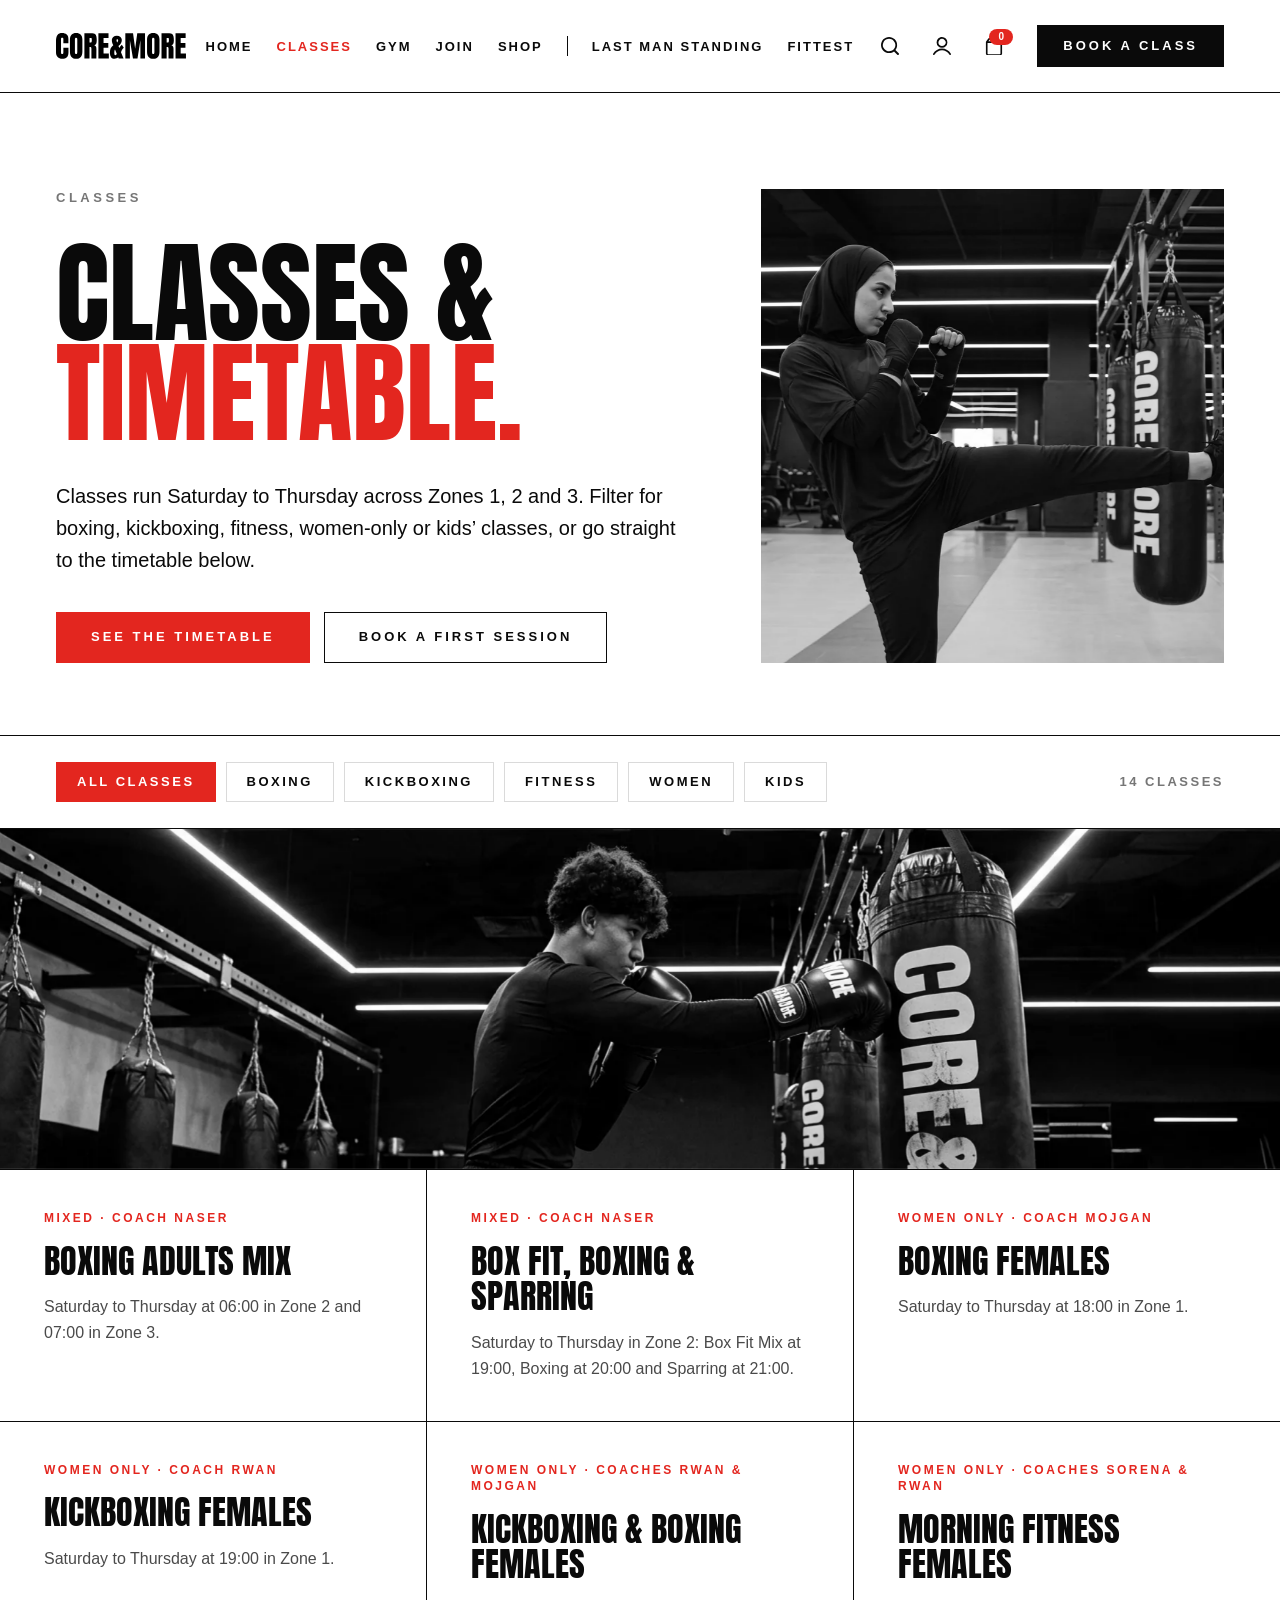
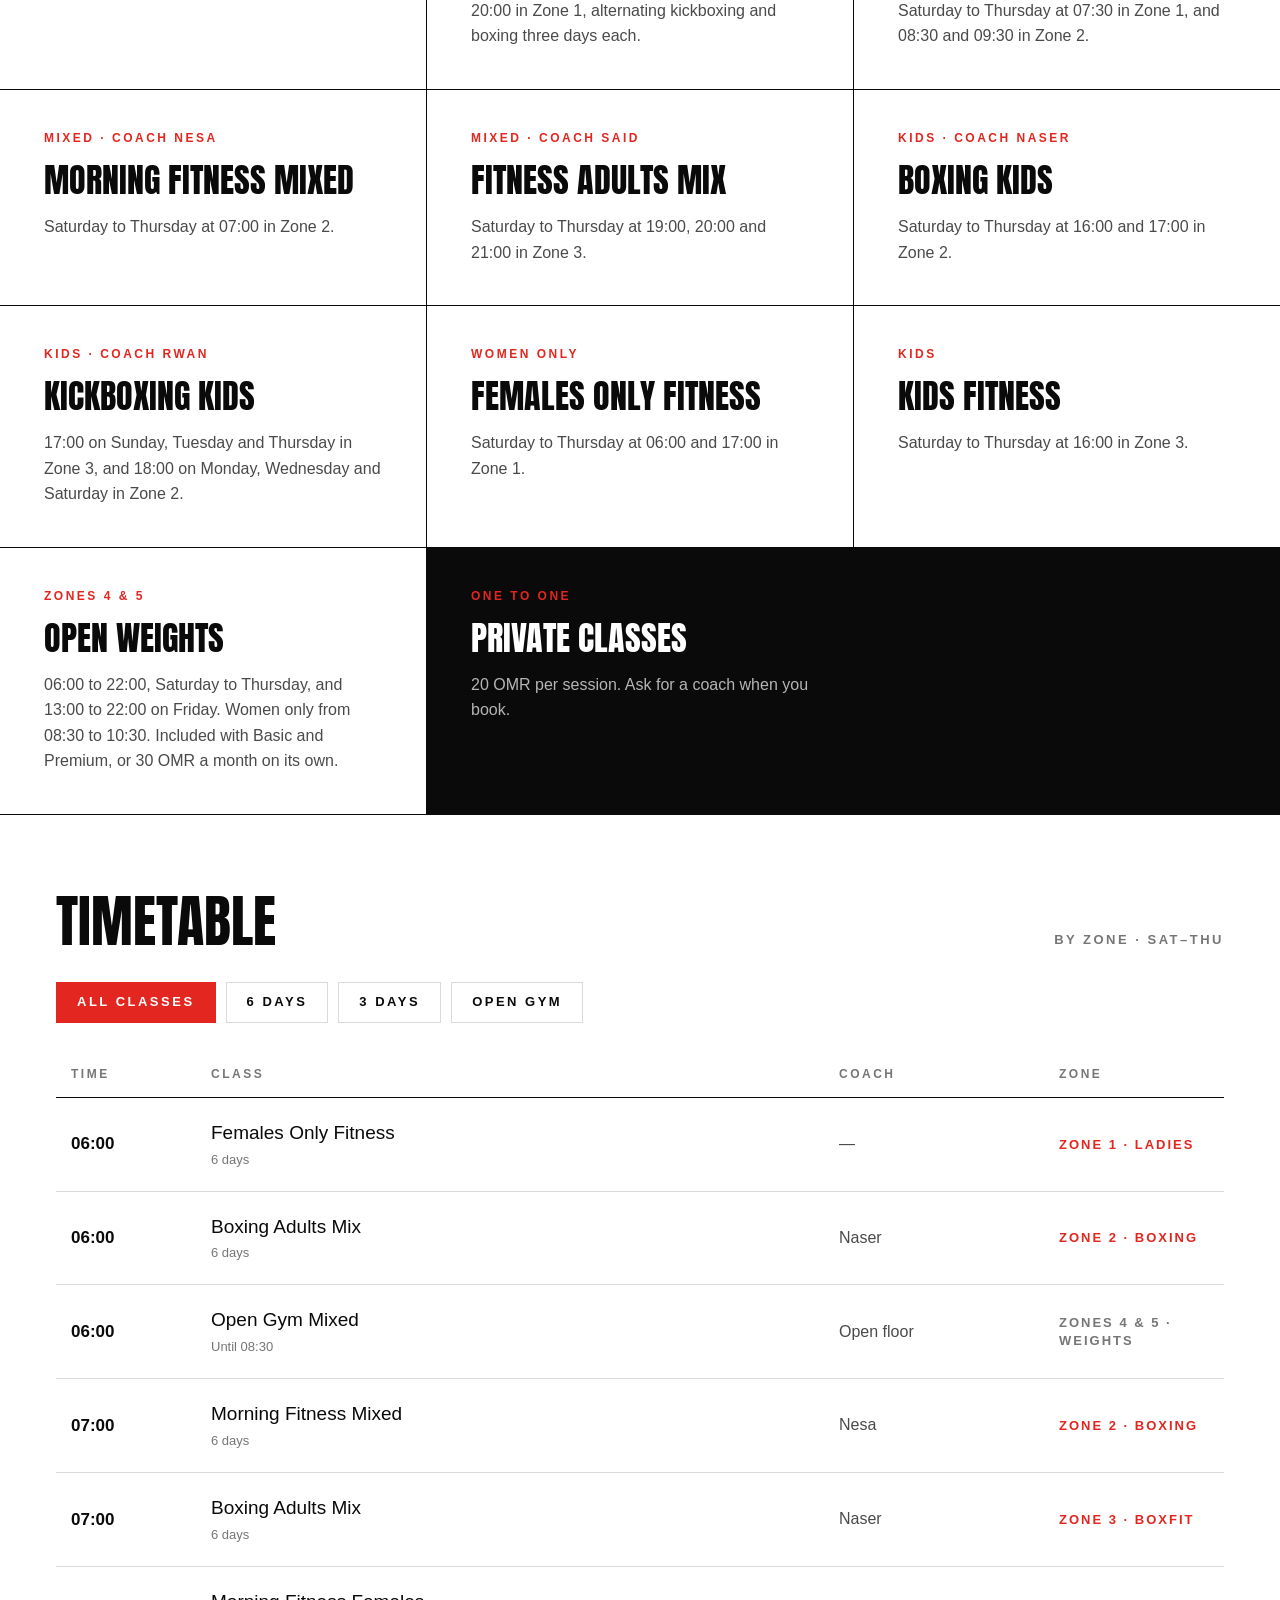
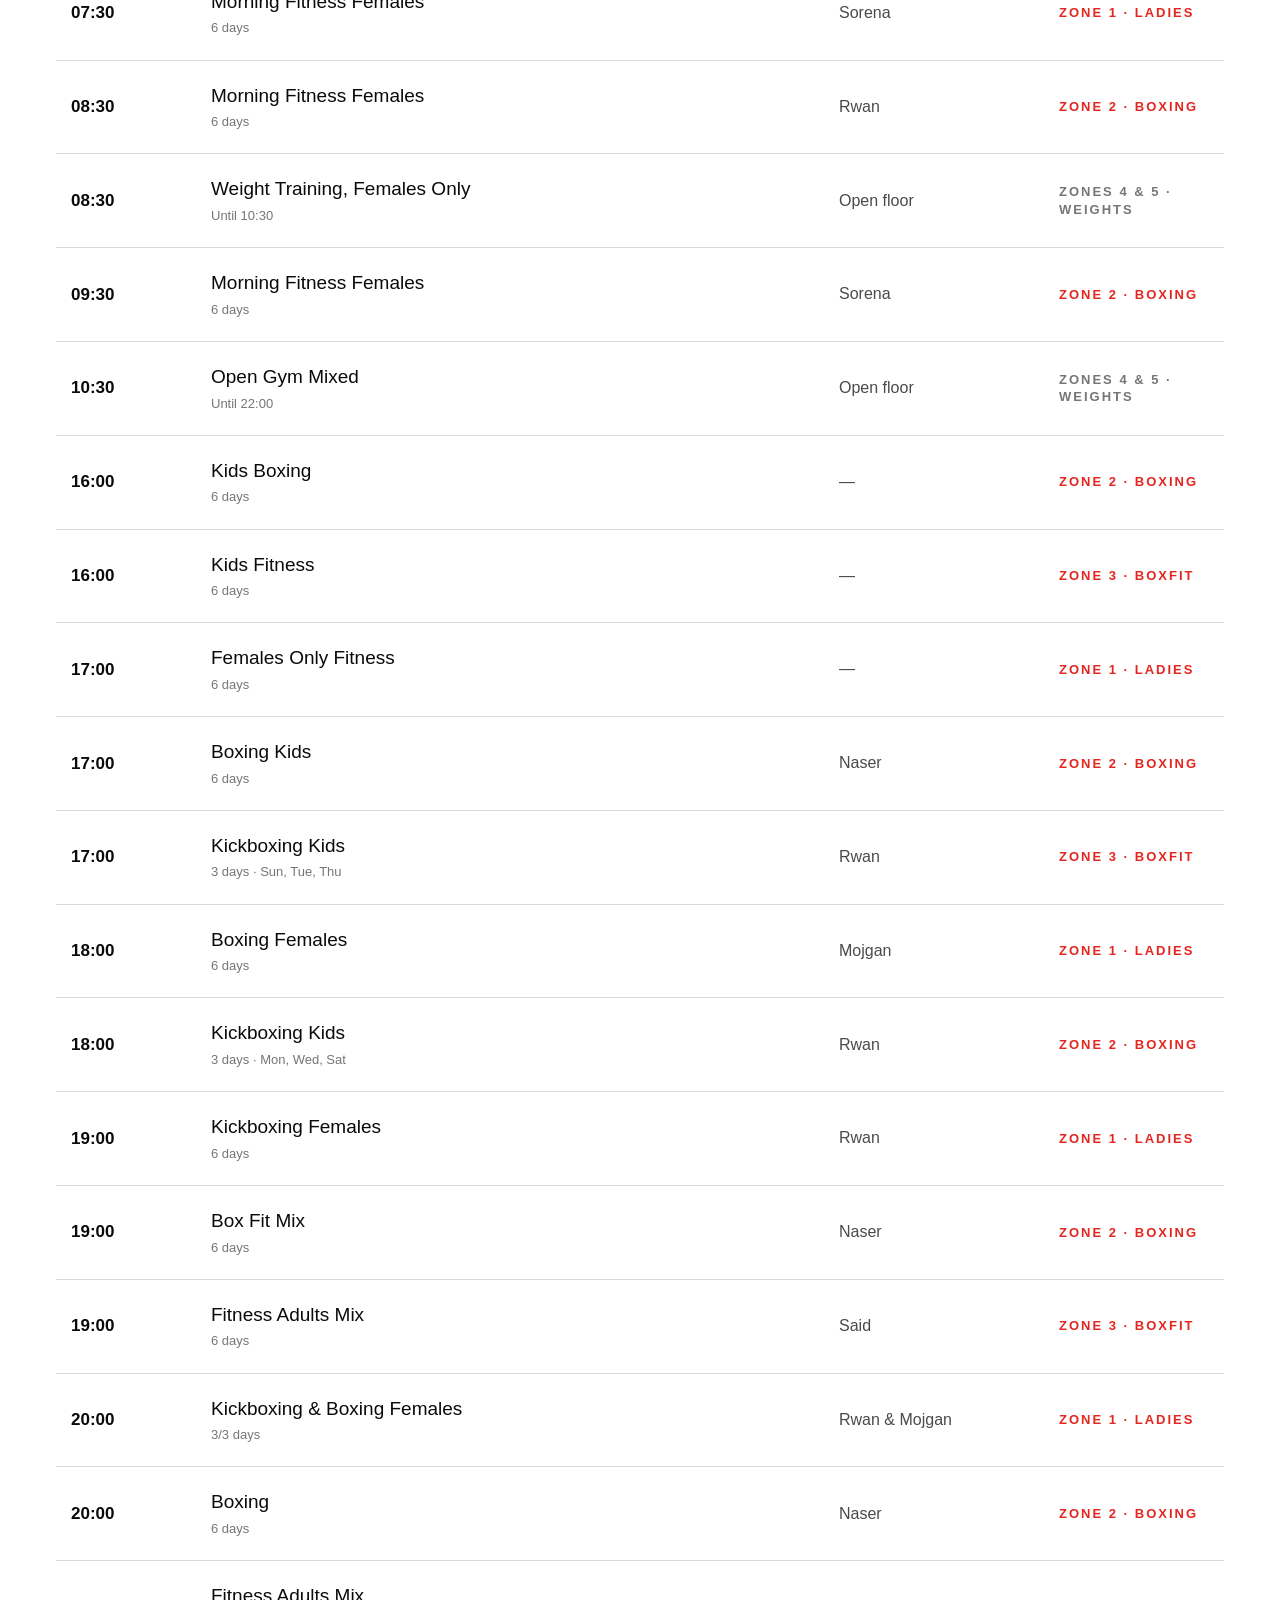
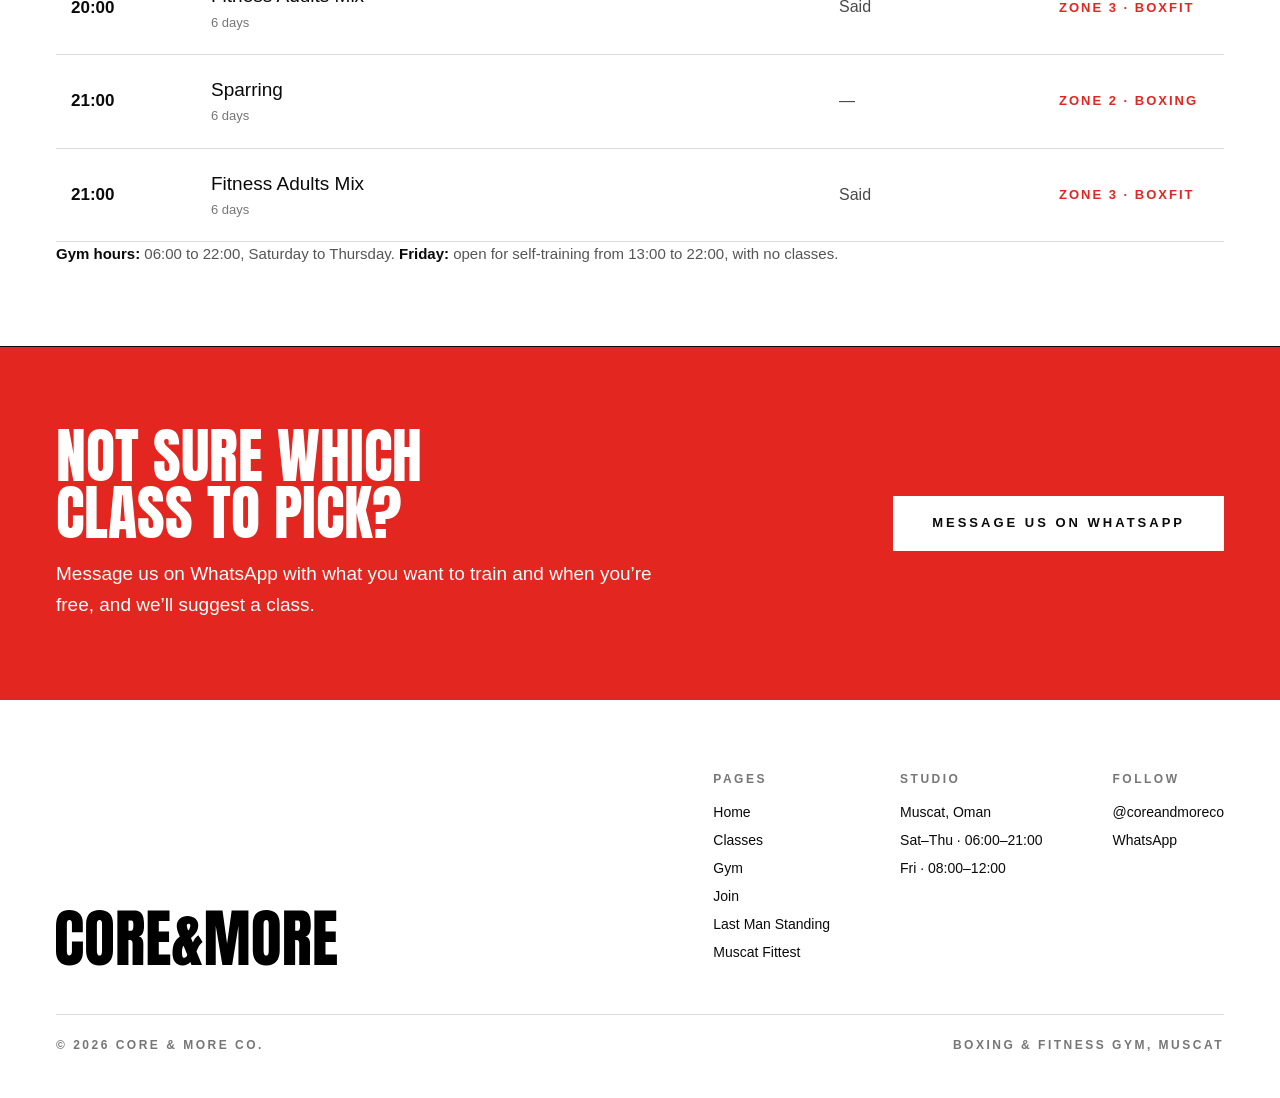
==== commit e6907d8d: "Nav: add Home link, rename Studio to Gym Co-Authored-By: Claude Opus 5.5 <noreply@anthropic.com> Cla" ====
--- a/classes.html
+++ b/classes.html
@@ -17,7 +17,7 @@
 <a class="cm-skip-link" href="#MainContent">Skip to content</a>
 <header class="cm-header">
   <a class="cm-header__logo" href="index.html" aria-label="Core &amp; More Co. home"><img src="assets/core-more-logo.svg" width="132" height="26" alt="Core &amp; More Co."></a>
-  <nav class="cm-nav" aria-label="Main"><a class="cm-nav__link is-active" href="classes.html" aria-current="page">Classes</a><a class="cm-nav__link" href="studio.html">Studio</a><a class="cm-nav__link" href="join.html">Join</a><a class="cm-nav__link" href="shop.html">Shop</a><span class="cm-nav__divider" aria-hidden="true"></span><a class="cm-nav__link" href="lms.html">Last Man Standing</a><a class="cm-nav__link" href="fittest.html">FITTEST</a></nav>
+  <nav class="cm-nav" aria-label="Main"><a class="cm-nav__link" href="index.html">Home</a><a class="cm-nav__link is-active" href="classes.html" aria-current="page">Classes</a><a class="cm-nav__link" href="studio.html">Gym</a><a class="cm-nav__link" href="join.html">Join</a><a class="cm-nav__link" href="shop.html">Shop</a><span class="cm-nav__divider" aria-hidden="true"></span><a class="cm-nav__link" href="lms.html">Last Man Standing</a><a class="cm-nav__link" href="fittest.html">FITTEST</a></nav>
   <div class="cm-header__actions">
     <label class="cm-header__search-field"><span class="cm-sr-only">Search</span><svg width="18" height="18" viewBox="0 0 16 16" aria-hidden="true"><path fill="currentColor" d="M15.718 14.503 12.8 11.603c.47-.656.847-1.31 1.13-2.06.282-.748.376-1.59.376-2.432 0-1.03-.188-1.965-.565-2.807-.376-.842-.847-1.59-1.506-2.246-.659-.654-1.412-1.122-2.259-1.497C9.13.187 8.188 0 7.153 0 6.212 0 5.27.187 4.329.561c-.847.375-1.6.843-2.258 1.497-.66.655-1.13 1.404-1.506 2.34C.188 5.24 0 6.175 0 7.205c0 .935.188 1.871.565 2.807.376.842.847 1.59 1.506 2.246.659.655 1.412 1.123 2.258 1.497.941.374 1.883.561 2.824.561.847 0 1.6-.093 2.353-.374.753-.28 1.412-.655 2.07-1.123l2.918 2.9a.776.776 0 0 0 .565.281.776.776 0 0 0 .565-.28.766.766 0 0 0 .094-1.217ZM7.153 12.7c-.753 0-1.506-.188-2.165-.468A5.52 5.52 0 0 1 3.2 10.947 5.993 5.993 0 0 1 1.976 9.17C1.694 8.608 1.6 7.953 1.6 7.205c0-.749.188-1.497.47-2.152.283-.749.66-1.31 1.13-1.872.565-.468 1.13-.842 1.788-1.123.66-.28 1.412-.467 2.165-.467.753 0 1.506.187 2.165.467.658.281 1.317.655 1.788 1.217.47.468.847 1.123 1.223 1.778.283.655.471 1.31.471 2.152 0 .748-.188 1.497-.47 2.152a8.78 8.78 0 0 1-1.13 1.684l-.094.095c-.47.467-1.035.842-1.788 1.122-.66.281-1.412.375-2.165.375Z"/></svg><input type="search" placeholder="I'm looking for…" autocomplete="off" data-search-open data-search-inline></label>
     <button class="cm-header__icon cm-header__search-btn" type="button" aria-label="Search" aria-expanded="false" aria-controls="cm-search" data-search-open><svg width="18" height="18" viewBox="0 0 16 16" aria-hidden="true"><path fill="currentColor" d="M15.718 14.503 12.8 11.603c.47-.656.847-1.31 1.13-2.06.282-.748.376-1.59.376-2.432 0-1.03-.188-1.965-.565-2.807-.376-.842-.847-1.59-1.506-2.246-.659-.654-1.412-1.122-2.259-1.497C9.13.187 8.188 0 7.153 0 6.212 0 5.27.187 4.329.561c-.847.375-1.6.843-2.258 1.497-.66.655-1.13 1.404-1.506 2.34C.188 5.24 0 6.175 0 7.205c0 .935.188 1.871.565 2.807.376.842.847 1.59 1.506 2.246.659.655 1.412 1.123 2.258 1.497.941.374 1.883.561 2.824.561.847 0 1.6-.093 2.353-.374.753-.28 1.412-.655 2.07-1.123l2.918 2.9a.776.776 0 0 0 .565.281.776.776 0 0 0 .565-.28.766.766 0 0 0 .094-1.217ZM7.153 12.7c-.753 0-1.506-.188-2.165-.468A5.52 5.52 0 0 1 3.2 10.947 5.993 5.993 0 0 1 1.976 9.17C1.694 8.608 1.6 7.953 1.6 7.205c0-.749.188-1.497.47-2.152.283-.749.66-1.31 1.13-1.872.565-.468 1.13-.842 1.788-1.123.66-.28 1.412-.467 2.165-.467.753 0 1.506.187 2.165.467.658.281 1.317.655 1.788 1.217.47.468.847 1.123 1.223 1.778.283.655.471 1.31.471 2.152 0 .748-.188 1.497-.47 2.152a8.78 8.78 0 0 1-1.13 1.684l-.094.095c-.47.467-1.035.842-1.788 1.122-.66.281-1.412.375-2.165.375Z"/></svg></button>
@@ -26,7 +26,7 @@
     <a class="cm-header__cta" href="join.html">Book a class</a>
     <button class="cm-menu-toggle" type="button" aria-expanded="false" aria-controls="cm-mobile-menu"><span class="cm-sr-only">Menu</span><span></span><span></span></button>
   </div>
-  <nav class="cm-mobile-menu" id="cm-mobile-menu" aria-label="Mobile"><a href="index.html">Home</a><a href="classes.html" class="is-active">Classes</a><a href="studio.html">Studio</a><a href="join.html">Join</a><a href="shop.html">Shop</a><a href="lms.html">Last Man Standing</a><a href="fittest.html">FITTEST</a><a href="https://coreandmoreco.myshopify.com/account" target="_blank" rel="noopener">Login / Register ↗</a><a class="cm-mobile-menu__cta" href="join.html">Book a class</a></nav>
+  <nav class="cm-mobile-menu" id="cm-mobile-menu" aria-label="Mobile"><a href="index.html">Home</a><a href="classes.html" class="is-active">Classes</a><a href="studio.html">Gym</a><a href="join.html">Join</a><a href="shop.html">Shop</a><a href="lms.html">Last Man Standing</a><a href="fittest.html">FITTEST</a><a href="https://coreandmoreco.myshopify.com/account" target="_blank" rel="noopener">Login / Register ↗</a><a class="cm-mobile-menu__cta" href="join.html">Book a class</a></nav>
 </header>
 <main id="MainContent" role="main" tabindex="-1">
 <div class="cm-site cm-classes" data-cm-classes="">
@@ -334,7 +334,7 @@
       <div class="cm-footer__column">
         <span class="cm-footer__label">Pages</span><a href="index.html">Home</a>
           <a href="classes.html">Classes</a>
-          <a href="studio.html">Studio</a>
+          <a href="studio.html">Gym</a>
           <a href="join.html">Join</a>
           <a href="lms.html">Last Man Standing</a><a href="fittest.html">Muscat Fittest</a></div><div class="cm-footer__column">
           <span class="cm-footer__label">Studio</span><span>Muscat, Oman</span><span>Sat–Thu · 06:00–21:00</span><span>Fri · 08:00–12:00</span></div><div class="cm-footer__column">
